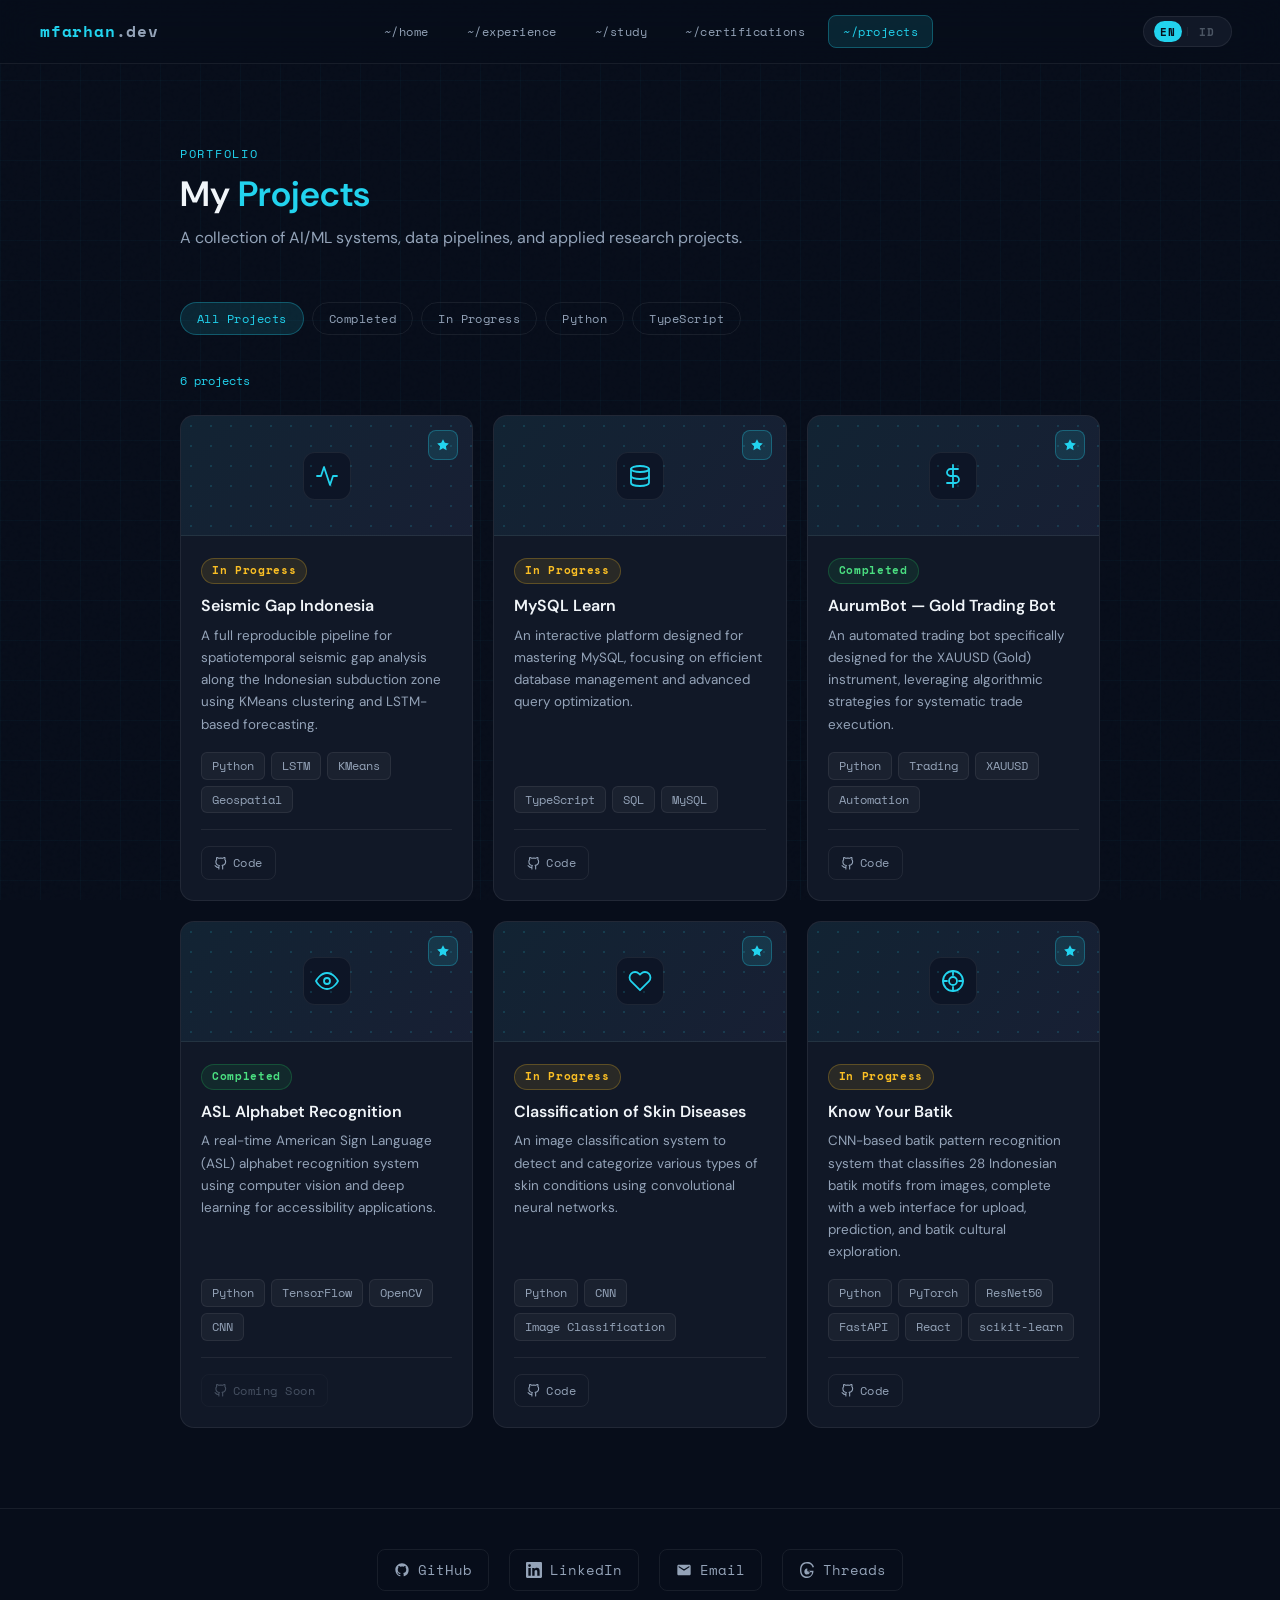
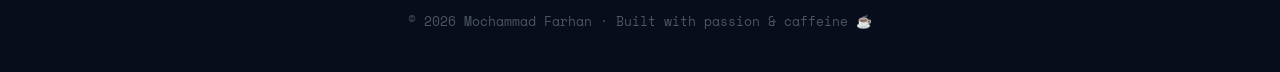
==== projects.html @ e0068ddf "Add files via upload" ====
<!DOCTYPE html>
<html lang="id">
<head>
  <meta charset="UTF-8">
  <meta name="viewport" content="width=device-width, initial-scale=1.0">
  <title>Projects — Mochammad Farhan</title>
  <link rel="stylesheet" href="style.css">
  <style>
    .filter-bar { display: flex; gap: 8px; margin-bottom: 36px; flex-wrap: wrap; }
    .filter-btn { font-family: var(--font-mono); font-size: 0.75rem; padding: 7px 16px; border-radius: 100px; border: 1px solid var(--border); background: transparent; color: var(--text-secondary); cursor: pointer; transition: all var(--transition); letter-spacing: 0.04em; }
    .filter-btn:hover, .filter-btn.active { color: var(--accent-cyan); border-color: var(--accent-cyan-border); background: var(--accent-cyan-dim); }
    .projects-grid { display: grid; grid-template-columns: repeat(3, 1fr); gap: 20px; }
    .project-card { background: var(--bg-card); border: 1px solid var(--border); border-radius: var(--radius); overflow: hidden; transition: all var(--transition); display: flex; flex-direction: column; position: relative; }
    .project-card:hover { border-color: var(--accent-cyan-border); background: var(--bg-card-hover); transform: translateY(-3px); }
    .project-card.hidden { display: none; }
    .star-icon { position: absolute; top: 14px; right: 14px; width: 30px; height: 30px; background: var(--accent-cyan-dim); border: 1px solid var(--accent-cyan-border); border-radius: 8px; display: flex; align-items: center; justify-content: center; }
    .star-icon svg { width: 14px; height: 14px; fill: var(--accent-cyan); }
    .project-header { height: 120px; background: linear-gradient(135deg, rgba(34,211,238,0.06) 0%, rgba(129,140,248,0.06) 100%); position: relative; border-bottom: 1px solid var(--border); display: flex; align-items: center; justify-content: center; overflow: hidden; }
    .project-header-icon { width: 48px; height: 48px; border-radius: 12px; background: var(--bg-secondary); border: 1px solid var(--border); display: flex; align-items: center; justify-content: center; }
    .project-header-icon svg { width: 24px; height: 24px; stroke: var(--accent-cyan); fill: none; stroke-width: 1.8; stroke-linecap: round; stroke-linejoin: round; }
    .project-header-dots { position: absolute; inset: 0; background-image: radial-gradient(rgba(34,211,238,0.15) 1px, transparent 1px); background-size: 20px 20px; }
    .project-body { padding: 20px; flex: 1; display: flex; flex-direction: column; }
    .project-status { margin-bottom: 12px; }
    .project-title { font-size: 1rem; font-weight: 600; color: var(--text-primary); margin-bottom: 8px; line-height: 1.3; }
    .project-desc { font-size: 0.84rem; color: var(--text-secondary); line-height: 1.65; margin-bottom: 16px; flex: 1; }
    .project-tech { display: flex; flex-wrap: wrap; gap: 6px; margin-bottom: 16px; }
    .project-links { display: flex; gap: 8px; border-top: 1px solid var(--border); padding-top: 16px; }
    .project-link { display: inline-flex; align-items: center; gap: 6px; font-family: var(--font-mono); font-size: 0.73rem; color: var(--text-secondary); text-decoration: none; padding: 6px 12px; border: 1px solid var(--border); border-radius: var(--radius-sm); transition: all var(--transition); letter-spacing: 0.04em; }
    .project-link:hover { color: var(--accent-cyan); border-color: var(--accent-cyan-border); background: var(--accent-cyan-dim); }
    .project-link svg { width: 13px; height: 13px; stroke: currentColor; fill: none; stroke-width: 2; stroke-linecap: round; stroke-linejoin: round; }
    .project-link.live { color: var(--accent-cyan); border-color: var(--accent-cyan-border); background: var(--accent-cyan-dim); }
    .project-link.no-link { opacity: 0.4; cursor: default; pointer-events: none; }
    .project-count { font-family: var(--font-mono); font-size: 0.78rem; color: var(--text-muted); margin-bottom: 24px; }
    .project-count span { color: var(--accent-cyan); }
    @media (max-width: 1200px) { .projects-grid { grid-template-columns: repeat(2, 1fr); } }
    @media (max-width: 600px) { .projects-grid { grid-template-columns: 1fr; } }
  </style>
</head>
<body>
<div class="page">
  <section class="section">

    <p class="section-label" data-i18n="proj.label">Portfolio</p>
    <h1 class="section-title" data-i18n="proj.title">My <span class="accent">Projects</span></h1>
    <p class="section-desc" data-i18n="proj.desc">A collection of AI/ML systems, data pipelines, and applied research projects.</p>

    <div class="filter-bar">
      <button class="filter-btn active" data-filter="all" data-i18n="proj.filter.all">All Projects</button>
      <button class="filter-btn" data-filter="completed" data-i18n="proj.filter.completed">Completed</button>
      <button class="filter-btn" data-filter="in-progress" data-i18n="proj.filter.inprogress">In Progress</button>
      <button class="filter-btn" data-filter="python" data-i18n="proj.filter.python">Python</button>
      <button class="filter-btn" data-filter="typescript" data-i18n="proj.filter.typescript">TypeScript</button>
    </div>

    <p class="project-count"><span id="count">6</span> <span data-i18n="proj.count.suffix">projects</span></p>

    <div class="projects-grid" id="projects-grid">

      <!-- Seismic Gap Indonesia -->
      <div class="project-card fade-up" data-status="in-progress" data-tech="python">
        <div class="project-header">
          <div class="project-header-dots"></div>
          <div class="project-header-icon">
            <svg viewBox="0 0 24 24"><polyline points="22 12 18 12 15 21 9 3 6 12 2 12"/></svg>
          </div>
          <div class="star-icon"><svg viewBox="0 0 24 24"><polygon points="12 2 15.09 8.26 22 9.27 17 14.14 18.18 21.02 12 17.77 5.82 21.02 7 14.14 2 9.27 8.91 8.26 12 2"/></svg></div>
        </div>
        <div class="project-body">
          <div class="project-status"><span class="badge badge-amber" data-i18n="proj.status.inprogress">In Progress</span></div>
          <div class="project-title" data-i18n="proj.seismic.title">Seismic Gap Indonesia</div>
          <div class="project-desc" data-i18n="proj.seismic.desc">A full reproducible pipeline for spatiotemporal seismic gap analysis along the Indonesian subduction zone using KMeans clustering and LSTM-based forecasting.</div>
          <div class="project-tech">
            <span class="tag">Python</span><span class="tag">LSTM</span><span class="tag">KMeans</span><span class="tag">Geospatial</span>
          </div>
          <div class="project-links">
            <a href="https://github.com/faja27/advanced-project/tree/main/seismic-gap-indonesia" target="_blank" class="project-link">
              <svg viewBox="0 0 24 24"><path d="M9 19c-5 1.5-5-2.5-7-3m14 6v-3.87a3.37 3.37 0 0 0-.94-2.61c3.14-.35 6.44-1.54 6.44-7A5.44 5.44 0 0 0 20 4.77 5.07 5.07 0 0 0 19.91 1S18.73.65 16 2.48a13.38 13.38 0 0 0-7 0C6.27.65 5.09 1 5.09 1A5.07 5.07 0 0 0 5 4.77a5.44 5.44 0 0 0-1.5 3.78c0 5.42 3.3 6.61 6.44 7A3.37 3.37 0 0 0 9 18.13V22"/></svg>
              <span data-i18n="proj.link.code">Code</span>
            </a>
          </div>
        </div>
      </div>

      <!-- MySQL Learn -->
      <div class="project-card fade-up" data-status="in-progress" data-tech="typescript">
        <div class="project-header">
          <div class="project-header-dots"></div>
          <div class="project-header-icon">
            <svg viewBox="0 0 24 24"><ellipse cx="12" cy="5" rx="9" ry="3"/><path d="M21 12c0 1.66-4 3-9 3s-9-1.34-9-3"/><path d="M3 5v14c0 1.66 4 3 9 3s9-1.34 9-3V5"/></svg>
          </div>
          <div class="star-icon"><svg viewBox="0 0 24 24"><polygon points="12 2 15.09 8.26 22 9.27 17 14.14 18.18 21.02 12 17.77 5.82 21.02 7 14.14 2 9.27 8.91 8.26 12 2"/></svg></div>
        </div>
        <div class="project-body">
          <div class="project-status"><span class="badge badge-amber" data-i18n="proj.status.inprogress">In Progress</span></div>
          <div class="project-title" data-i18n="proj.mysql.title">MySQL Learn</div>
          <div class="project-desc" data-i18n="proj.mysql.desc">An interactive platform designed for mastering MySQL, focusing on efficient database management and advanced query optimization.</div>
          <div class="project-tech">
            <span class="tag">TypeScript</span><span class="tag">SQL</span><span class="tag">MySQL</span>
          </div>
          <div class="project-links">
            <a href="https://github.com/faja27/advanced-project/tree/main/mysql-learn" target="_blank" class="project-link">
              <svg viewBox="0 0 24 24"><path d="M9 19c-5 1.5-5-2.5-7-3m14 6v-3.87a3.37 3.37 0 0 0-.94-2.61c3.14-.35 6.44-1.54 6.44-7A5.44 5.44 0 0 0 20 4.77 5.07 5.07 0 0 0 19.91 1S18.73.65 16 2.48a13.38 13.38 0 0 0-7 0C6.27.65 5.09 1 5.09 1A5.07 5.07 0 0 0 5 4.77a5.44 5.44 0 0 0-1.5 3.78c0 5.42 3.3 6.61 6.44 7A3.37 3.37 0 0 0 9 18.13V22"/></svg>
              <span data-i18n="proj.link.code">Code</span>
            </a>
          </div>
        </div>
      </div>

      <!-- AurumBot -->
      <div class="project-card fade-up" data-status="completed" data-tech="python">
        <div class="project-header">
          <div class="project-header-dots"></div>
          <div class="project-header-icon">
            <svg viewBox="0 0 24 24"><line x1="12" y1="1" x2="12" y2="23"/><path d="M17 5H9.5a3.5 3.5 0 0 0 0 7h5a3.5 3.5 0 0 1 0 7H6"/></svg>
          </div>
          <div class="star-icon"><svg viewBox="0 0 24 24"><polygon points="12 2 15.09 8.26 22 9.27 17 14.14 18.18 21.02 12 17.77 5.82 21.02 7 14.14 2 9.27 8.91 8.26 12 2"/></svg></div>
        </div>
        <div class="project-body">
          <div class="project-status"><span class="badge badge-green" data-i18n="proj.status.completed">Completed</span></div>
          <div class="project-title" data-i18n="proj.aurum.title">AurumBot — Gold Trading Bot</div>
          <div class="project-desc" data-i18n="proj.aurum.desc">An automated trading bot specifically designed for the XAUUSD (Gold) instrument, leveraging algorithmic strategies for systematic trade execution.</div>
          <div class="project-tech">
            <span class="tag">Python</span><span class="tag">Trading</span><span class="tag">XAUUSD</span><span class="tag">Automation</span>
          </div>
          <div class="project-links">
            <a href="https://github.com/faja27/Intermediate-project/tree/main/AurumBot" target="_blank" class="project-link">
              <svg viewBox="0 0 24 24"><path d="M9 19c-5 1.5-5-2.5-7-3m14 6v-3.87a3.37 3.37 0 0 0-.94-2.61c3.14-.35 6.44-1.54 6.44-7A5.44 5.44 0 0 0 20 4.77 5.07 5.07 0 0 0 19.91 1S18.73.65 16 2.48a13.38 13.38 0 0 0-7 0C6.27.65 5.09 1 5.09 1A5.07 5.07 0 0 0 5 4.77a5.44 5.44 0 0 0-1.5 3.78c0 5.42 3.3 6.61 6.44 7A3.37 3.37 0 0 0 9 18.13V22"/></svg>
              <span data-i18n="proj.link.code">Code</span>
            </a>
          </div>
        </div>
      </div>

      <!-- ASL Recognition -->
      <div class="project-card fade-up" data-status="completed" data-tech="python">
        <div class="project-header">
          <div class="project-header-dots"></div>
          <div class="project-header-icon">
            <svg viewBox="0 0 24 24"><path d="M1 12s4-8 11-8 11 8 11 8-4 8-11 8-11-8-11-8z"/><circle cx="12" cy="12" r="3"/></svg>
          </div>
          <div class="star-icon"><svg viewBox="0 0 24 24"><polygon points="12 2 15.09 8.26 22 9.27 17 14.14 18.18 21.02 12 17.77 5.82 21.02 7 14.14 2 9.27 8.91 8.26 12 2"/></svg></div>
        </div>
        <div class="project-body">
          <div class="project-status"><span class="badge badge-green" data-i18n="proj.status.completed">Completed</span></div>
          <div class="project-title" data-i18n="proj.asl.title">ASL Alphabet Recognition</div>
          <div class="project-desc" data-i18n="proj.asl.desc">A real-time American Sign Language (ASL) alphabet recognition system using computer vision and deep learning for accessibility applications.</div>
          <div class="project-tech">
            <span class="tag">Python</span><span class="tag">TensorFlow</span><span class="tag">OpenCV</span><span class="tag">CNN</span>
          </div>
          <div class="project-links">
            <span class="project-link no-link">
              <svg viewBox="0 0 24 24"><path d="M9 19c-5 1.5-5-2.5-7-3m14 6v-3.87a3.37 3.37 0 0 0-.94-2.61c3.14-.35 6.44-1.54 6.44-7A5.44 5.44 0 0 0 20 4.77 5.07 5.07 0 0 0 19.91 1S18.73.65 16 2.48a13.38 13.38 0 0 0-7 0C6.27.65 5.09 1 5.09 1A5.07 5.07 0 0 0 5 4.77a5.44 5.44 0 0 0-1.5 3.78c0 5.42 3.3 6.61 6.44 7A3.37 3.37 0 0 0 9 18.13V22"/></svg>
              <span data-i18n="proj.link.soon">Coming Soon</span>
            </span>
          </div>
        </div>
      </div>

      <!-- Skin Disease Classification -->
      <div class="project-card fade-up" data-status="in-progress" data-tech="python">
        <div class="project-header">
          <div class="project-header-dots"></div>
          <div class="project-header-icon">
            <svg viewBox="0 0 24 24"><path d="M20.84 4.61a5.5 5.5 0 0 0-7.78 0L12 5.67l-1.06-1.06a5.5 5.5 0 0 0-7.78 7.78l1.06 1.06L12 21.23l7.78-7.78 1.06-1.06a5.5 5.5 0 0 0 0-7.78z"/></svg>
          </div>
          <div class="star-icon"><svg viewBox="0 0 24 24"><polygon points="12 2 15.09 8.26 22 9.27 17 14.14 18.18 21.02 12 17.77 5.82 21.02 7 14.14 2 9.27 8.91 8.26 12 2"/></svg></div>
        </div>
        <div class="project-body">
          <div class="project-status"><span class="badge badge-amber" data-i18n="proj.status.inprogress">In Progress</span></div>
          <div class="project-title" data-i18n="proj.skin.title">Classification of Skin Diseases</div>
          <div class="project-desc" data-i18n="proj.skin.desc">An image classification system to detect and categorize various types of skin conditions using convolutional neural networks.</div>
          <div class="project-tech">
            <span class="tag">Python</span><span class="tag">CNN</span><span class="tag">Image Classification</span>
          </div>
          <div class="project-links">
            <a href="https://github.com/faja27/Intermediate-project/tree/main/Classification%20of%20skin%20diseases" target="_blank" class="project-link">
              <svg viewBox="0 0 24 24"><path d="M9 19c-5 1.5-5-2.5-7-3m14 6v-3.87a3.37 3.37 0 0 0-.94-2.61c3.14-.35 6.44-1.54 6.44-7A5.44 5.44 0 0 0 20 4.77 5.07 5.07 0 0 0 19.91 1S18.73.65 16 2.48a13.38 13.38 0 0 0-7 0C6.27.65 5.09 1 5.09 1A5.07 5.07 0 0 0 5 4.77a5.44 5.44 0 0 0-1.5 3.78c0 5.42 3.3 6.61 6.44 7A3.37 3.37 0 0 0 9 18.13V22"/></svg>
              <span data-i18n="proj.link.code">Code</span>
            </a>
          </div>
        </div>
      </div>

      <!-- Know Your Batik -->
      <div class="project-card fade-up" data-status="in-progress" data-tech="python">
        <div class="project-header">
          <div class="project-header-dots"></div>
          <div class="project-header-icon">
            <svg viewBox="0 0 24 24" fill="none" stroke="currentColor" stroke-width="1.8" stroke-linecap="round" stroke-linejoin="round"><path d="M12 2C6.48 2 2 6.48 2 12s4.48 10 10 10 10-4.48 10-10S17.52 2 12 2z"/><path d="M8 12c0-2.21 1.79-4 4-4s4 1.79 4 4-1.79 4-4 4-4-1.79-4-4z"/><path d="M12 2v4M12 18v4M2 12h4M18 12h4"/></svg>
          </div>
          <div class="star-icon"><svg viewBox="0 0 24 24"><polygon points="12 2 15.09 8.26 22 9.27 17 14.14 18.18 21.02 12 17.77 5.82 21.02 7 14.14 2 9.27 8.91 8.26 12 2"/></svg></div>
        </div>
        <div class="project-body">
          <div class="project-status"><span class="badge badge-amber" data-i18n="proj.status.inprogress">In Progress</span></div>
          <div class="project-title" data-i18n="proj.batik.title">Know Your Batik</div>
          <div class="project-desc" data-i18n="proj.batik.desc">CNN-based batik pattern recognition system that classifies 28 Indonesian batik motifs from images, complete with a web interface for upload, prediction, and batik cultural exploration.</div>
          <div class="project-tech">
            <span class="tag">Python</span>
            <span class="tag">PyTorch</span>
            <span class="tag">ResNet50</span>
            <span class="tag">FastAPI</span>
            <span class="tag">React</span>
            <span class="tag">scikit-learn</span>
          </div>
          <div class="project-links">
            <a href="https://github.com/faja27/Intermediate-project/tree/main/know-your-batik" target="_blank" class="project-link">
              <svg viewBox="0 0 24 24"><path d="M9 19c-5 1.5-5-2.5-7-3m14 6v-3.87a3.37 3.37 0 0 0-.94-2.61c3.14-.35 6.44-1.54 6.44-7A5.44 5.44 0 0 0 20 4.77 5.07 5.07 0 0 0 19.91 1S18.73.65 16 2.48a13.38 13.38 0 0 0-7 0C6.27.65 5.09 1 5.09 1A5.07 5.07 0 0 0 5 4.77a5.44 5.44 0 0 0-1.5 3.78c0 5.42 3.3 6.61 6.44 7A3.37 3.37 0 0 0 9 18.13V22"/></svg>
              <span data-i18n="proj.link.code">Code</span>
            </a>
          </div>
        </div>
      </div>

    </div>
  </section>
</div>
<script src="nav.js"></script>
<script src="i18n.js"></script>
<script>
  injectNav('projects.html');
  injectFooter();
  initScrollAnimations();

  const filterBtns = document.querySelectorAll('.filter-btn');
  const cards = document.querySelectorAll('.project-card');
  const countEl = document.getElementById('count');

  filterBtns.forEach(btn => {
    btn.addEventListener('click', () => {
      filterBtns.forEach(b => b.classList.remove('active'));
      btn.classList.add('active');
      const filter = btn.dataset.filter;
      let visible = 0;
      cards.forEach(card => {
        const show = filter === 'all' || card.dataset.status === filter || card.dataset.tech === filter;
        card.classList.toggle('hidden', !show);
        if (show) visible++;
      });
      countEl.textContent = visible;
    });
  });
</script>
</body>
</html>
---- style.css ----
@import url('https://fonts.googleapis.com/css2?family=Space+Mono:wght@400;700&family=DM+Sans:ital,opsz,wght@0,9..40,300;0,9..40,400;0,9..40,500;0,9..40,600;1,9..40,300&display=swap');

:root {
  --bg-primary: #070d1a;
  --bg-secondary: #0d1526;
  --bg-card: #111827;
  --bg-card-hover: #1a2539;
  --accent-cyan: #22d3ee;
  --accent-cyan-dim: rgba(34,211,238,0.12);
  --accent-cyan-border: rgba(34,211,238,0.3);
  --accent-purple: #818cf8;
  --accent-purple-dim: rgba(129,140,248,0.12);
  --text-primary: #f1f5f9;
  --text-secondary: #94a3b8;
  --text-muted: #4b5563;
  --border: rgba(255,255,255,0.07);
  --border-hover: rgba(34,211,238,0.35);
  --font-mono: 'Space Mono', monospace;
  --font-body: 'DM Sans', sans-serif;
  --radius: 14px;
  --radius-sm: 8px;
  --transition: 0.25s cubic-bezier(0.4,0,0.2,1);
}

*, *::before, *::after { box-sizing: border-box; margin: 0; padding: 0; }

html { scroll-behavior: smooth; }

body {
  background: var(--bg-primary);
  color: var(--text-primary);
  font-family: var(--font-body);
  font-size: 16px;
  line-height: 1.65;
  min-height: 100vh;
  overflow-x: hidden;
}

/* ─── NOISE TEXTURE OVERLAY ─── */
body::before {
  content: '';
  position: fixed;
  inset: 0;
  background-image: url("data:image/svg+xml,%3Csvg viewBox='0 0 256 256' xmlns='http://www.w3.org/2000/svg'%3E%3Cfilter id='n'%3E%3CfeTurbulence type='fractalNoise' baseFrequency='0.9' numOctaves='4' stitchTiles='stitch'/%3E%3C/filter%3E%3Crect width='100%25' height='100%25' filter='url(%23n)' opacity='0.04'/%3E%3C/svg%3E");
  pointer-events: none;
  z-index: 0;
  opacity: 0.4;
}

/* ─── GRID PATTERN ─── */
body::after {
  content: '';
  position: fixed;
  inset: 0;
  background-image: linear-gradient(rgba(34,211,238,0.03) 1px, transparent 1px),
                    linear-gradient(90deg, rgba(34,211,238,0.03) 1px, transparent 1px);
  background-size: 40px 40px;
  pointer-events: none;
  z-index: 0;
}

/* ─── NAVBAR ─── */
nav {
  position: fixed;
  top: 0;
  left: 0;
  right: 0;
  z-index: 100;
  background: rgba(7,13,26,0.85);
  backdrop-filter: blur(20px);
  -webkit-backdrop-filter: blur(20px);
  border-bottom: 1px solid var(--border);
  padding: 0 40px;
  height: 64px;
  display: flex;
  align-items: center;
  justify-content: space-between;
}

.nav-logo {
  font-family: var(--font-mono);
  font-size: 1rem;
  font-weight: 700;
  color: var(--accent-cyan);
  text-decoration: none;
  letter-spacing: 0.05em;
}

.nav-logo span { color: var(--text-secondary); }

.nav-links {
  display: flex;
  gap: 8px;
  list-style: none;
}

.nav-links a {
  font-family: var(--font-mono);
  font-size: 0.78rem;
  color: var(--text-secondary);
  text-decoration: none;
  padding: 6px 14px;
  border-radius: var(--radius-sm);
  border: 1px solid transparent;
  transition: all var(--transition);
  letter-spacing: 0.04em;
}

.nav-links a:hover,
.nav-links a.active {
  color: var(--accent-cyan);
  border-color: var(--accent-cyan-border);
  background: var(--accent-cyan-dim);
}

/* ─── HAMBURGER ─── */
.hamburger {
  display: none;
  flex-direction: column;
  gap: 5px;
  cursor: pointer;
  padding: 4px;
  background: none;
  border: none;
}
.hamburger span {
  display: block;
  width: 24px;
  height: 2px;
  background: var(--text-secondary);
  transition: all var(--transition);
  border-radius: 2px;
}
.hamburger.open span:nth-child(1) { transform: rotate(45deg) translate(5px, 5px); }
.hamburger.open span:nth-child(2) { opacity: 0; }
.hamburger.open span:nth-child(3) { transform: rotate(-45deg) translate(5px, -5px); }

.mobile-menu {
  display: none;
  position: fixed;
  top: 64px;
  left: 0;
  right: 0;
  background: rgba(7,13,26,0.97);
  backdrop-filter: blur(20px);
  border-bottom: 1px solid var(--border);
  padding: 20px 30px;
  z-index: 99;
  flex-direction: column;
  gap: 8px;
}
.mobile-menu.open { display: flex; }
.mobile-menu a {
  font-family: var(--font-mono);
  font-size: 0.85rem;
  color: var(--text-secondary);
  text-decoration: none;
  padding: 10px 16px;
  border-radius: var(--radius-sm);
  border: 1px solid transparent;
  transition: all var(--transition);
}
.mobile-menu a:hover, .mobile-menu a.active {
  color: var(--accent-cyan);
  border-color: var(--accent-cyan-border);
  background: var(--accent-cyan-dim);
}

/* ─── PAGE WRAPPER ─── */
.page {
  position: relative;
  z-index: 1;
  padding-top: 64px;
}

/* ─── SECTIONS ─── */
.section {
  max-width: 1000px;
  margin: 0 auto;
  padding: 80px 40px;
}

.section-label {
  font-family: var(--font-mono);
  font-size: 0.72rem;
  color: var(--accent-cyan);
  letter-spacing: 0.15em;
  text-transform: uppercase;
  margin-bottom: 10px;
}

.section-title {
  font-size: 2.2rem;
  font-weight: 600;
  color: var(--text-primary);
  margin-bottom: 10px;
  line-height: 1.2;
}

.section-title .accent { color: var(--accent-cyan); }

.section-desc {
  color: var(--text-secondary);
  font-size: 1rem;
  max-width: 580px;
  margin-bottom: 50px;
}

/* ─── CARDS ─── */
.card {
  background: var(--bg-card);
  border: 1px solid var(--border);
  border-radius: var(--radius);
  padding: 24px;
  transition: all var(--transition);
}

.card:hover {
  border-color: var(--accent-cyan-border);
  background: var(--bg-card-hover);
  transform: translateY(-2px);
}

/* ─── BADGE ─── */
.badge {
  display: inline-block;
  font-family: var(--font-mono);
  font-size: 0.68rem;
  padding: 3px 10px;
  border-radius: 100px;
  letter-spacing: 0.06em;
  font-weight: 700;
}

.badge-cyan {
  background: var(--accent-cyan-dim);
  color: var(--accent-cyan);
  border: 1px solid var(--accent-cyan-border);
}

.badge-purple {
  background: var(--accent-purple-dim);
  color: var(--accent-purple);
  border: 1px solid rgba(129,140,248,0.3);
}

.badge-green {
  background: rgba(34,197,94,0.1);
  color: #4ade80;
  border: 1px solid rgba(34,197,94,0.25);
}

.badge-amber {
  background: rgba(251,191,36,0.1);
  color: #fbbf24;
  border: 1px solid rgba(251,191,36,0.25);
}

/* ─── TAG CHIPS ─── */
.tag {
  display: inline-block;
  font-size: 0.75rem;
  font-family: var(--font-mono);
  color: var(--text-secondary);
  background: rgba(255,255,255,0.04);
  border: 1px solid var(--border);
  border-radius: 6px;
  padding: 3px 10px;
  transition: all var(--transition);
}

.tag:hover {
  color: var(--accent-cyan);
  border-color: var(--accent-cyan-border);
  background: var(--accent-cyan-dim);
}

/* ─── DIVIDER ─── */
.divider {
  height: 1px;
  background: var(--border);
  margin: 30px 0;
}

/* ─── FOOTER ─── */
footer {
  position: relative;
  z-index: 1;
  border-top: 1px solid var(--border);
  padding: 40px;
  text-align: center;
}

.footer-links {
  display: flex;
  justify-content: center;
  gap: 20px;
  margin-bottom: 20px;
  flex-wrap: wrap;
}

.footer-links a {
  display: flex;
  align-items: center;
  gap: 8px;
  color: var(--text-secondary);
  text-decoration: none;
  font-size: 0.9rem;
  font-family: var(--font-mono);
  padding: 8px 16px;
  border: 1px solid var(--border);
  border-radius: var(--radius-sm);
  transition: all var(--transition);
}

.footer-links a:hover {
  color: var(--accent-cyan);
  border-color: var(--accent-cyan-border);
  background: var(--accent-cyan-dim);
}

.footer-links a svg {
  width: 16px;
  height: 16px;
  fill: currentColor;
}

.footer-copy {
  color: var(--text-muted);
  font-size: 0.8rem;
  font-family: var(--font-mono);
}

/* ─── GLOW BLOB (decorative) ─── */
.glow-blob {
  position: absolute;
  border-radius: 50%;
  filter: blur(100px);
  pointer-events: none;
  z-index: 0;
}

/* ─── SCROLL FADE IN ANIMATION ─── */
.fade-up {
  opacity: 0;
  transform: translateY(24px);
  transition: opacity 0.6s ease, transform 0.6s ease;
}
.fade-up.visible {
  opacity: 1;
  transform: translateY(0);
}

/* ─── RESPONSIVE ─── */
@media (max-width: 768px) {
  nav { padding: 0 20px; }
  .nav-links { display: none; }
  .hamburger { display: flex; }
  .section { padding: 60px 20px; }
  .section-title { font-size: 1.7rem; }
  footer { padding: 30px 20px; }
}

/* ─── LANG TOGGLE ─── */
.lang-toggle {
  display: flex;
  align-items: center;
  gap: 4px;
  margin-right: 8px;
  background: var(--bg-card);
  border: 1px solid var(--border);
  border-radius: 100px;
  padding: 4px 10px;
}

.lang-btn {
  background: none;
  border: none;
  color: var(--text-muted);
  font-family: var(--font-mono);
  font-size: 0.7rem;
  font-weight: 600;
  letter-spacing: 0.08em;
  cursor: pointer;
  padding: 2px 6px;
  border-radius: 100px;
  transition: all var(--transition);
}

.lang-btn:hover { color: var(--text-primary); }

.lang-btn.active {
  background: var(--accent-cyan);
  color: var(--bg-primary);
}

.lang-sep {
  color: var(--border);
  font-size: 0.7rem;
  user-select: none;
}

/* ─── CERT MODAL ─── */
.cert-modal-overlay {
  position: fixed;
  inset: 0;
  background: rgba(6, 15, 30, 0.92);
  backdrop-filter: blur(10px);
  z-index: 9999;
  display: flex;
  align-items: center;
  justify-content: center;
  padding: 20px;
  opacity: 0;
  pointer-events: none;
  transition: opacity 0.25s ease;
}

.cert-modal-overlay.open {
  opacity: 1;
  pointer-events: all;
}

.cert-modal {
  position: relative;
  max-width: 900px;
  width: 100%;
  background: var(--bg-card);
  border: 1px solid var(--accent-cyan-border);
  border-radius: var(--radius);
  overflow: hidden;
  box-shadow: 0 0 60px rgba(34,211,238,0.15);
  transform: scale(0.95) translateY(10px);
  transition: transform 0.25s ease;
}

.cert-modal-overlay.open .cert-modal {
  transform: scale(1) translateY(0);
}

.cert-modal-header {
  display: flex;
  align-items: center;
  justify-content: space-between;
  padding: 16px 20px;
  border-bottom: 1px solid var(--border);
}

.cert-modal-title {
  font-size: 0.9rem;
  font-weight: 600;
  color: var(--text-primary);
}

.cert-modal-close {
  background: none;
  border: none;
  color: var(--text-muted);
  cursor: pointer;
  padding: 4px;
  border-radius: 6px;
  display: flex;
  align-items: center;
  transition: all var(--transition);
}

.cert-modal-close:hover {
  color: var(--text-primary);
  background: var(--bg-card-hover);
}

.cert-modal-body {
  padding: 20px;
  display: flex;
  justify-content: center;
}

.cert-modal-body img {
  max-width: 100%;
  max-height: 70vh;
  object-fit: contain;
  border-radius: 8px;
}

.cert-modal-placeholder {
  padding: 60px 40px;
  text-align: center;
  color: var(--text-muted);
}

.cert-modal-placeholder svg {
  width: 48px;
  height: 48px;
  stroke: var(--accent-cyan);
  margin-bottom: 16px;
  opacity: 0.5;
}

.cert-modal-placeholder p {
  font-family: var(--font-mono);
  font-size: 0.8rem;
  line-height: 1.6;
}

/* clickable cursor on cert cards */
.cert-card[data-cert] { cursor: pointer; }
.cert-card[data-cert]:hover .cert-name { color: var(--accent-cyan); }

.cert-click-hint {
  display: flex;
  align-items: center;
  gap: 6px;
  font-family: var(--font-mono);
  font-size: 0.7rem;
  color: var(--text-muted);
  margin-bottom: 20px;
}

.cert-click-hint svg {
  width: 13px;
  height: 13px;
  stroke: var(--accent-cyan);
  fill: none;
  stroke-width: 2;
  stroke-linecap: round;
  stroke-linejoin: round;
  opacity: 0.7;
}
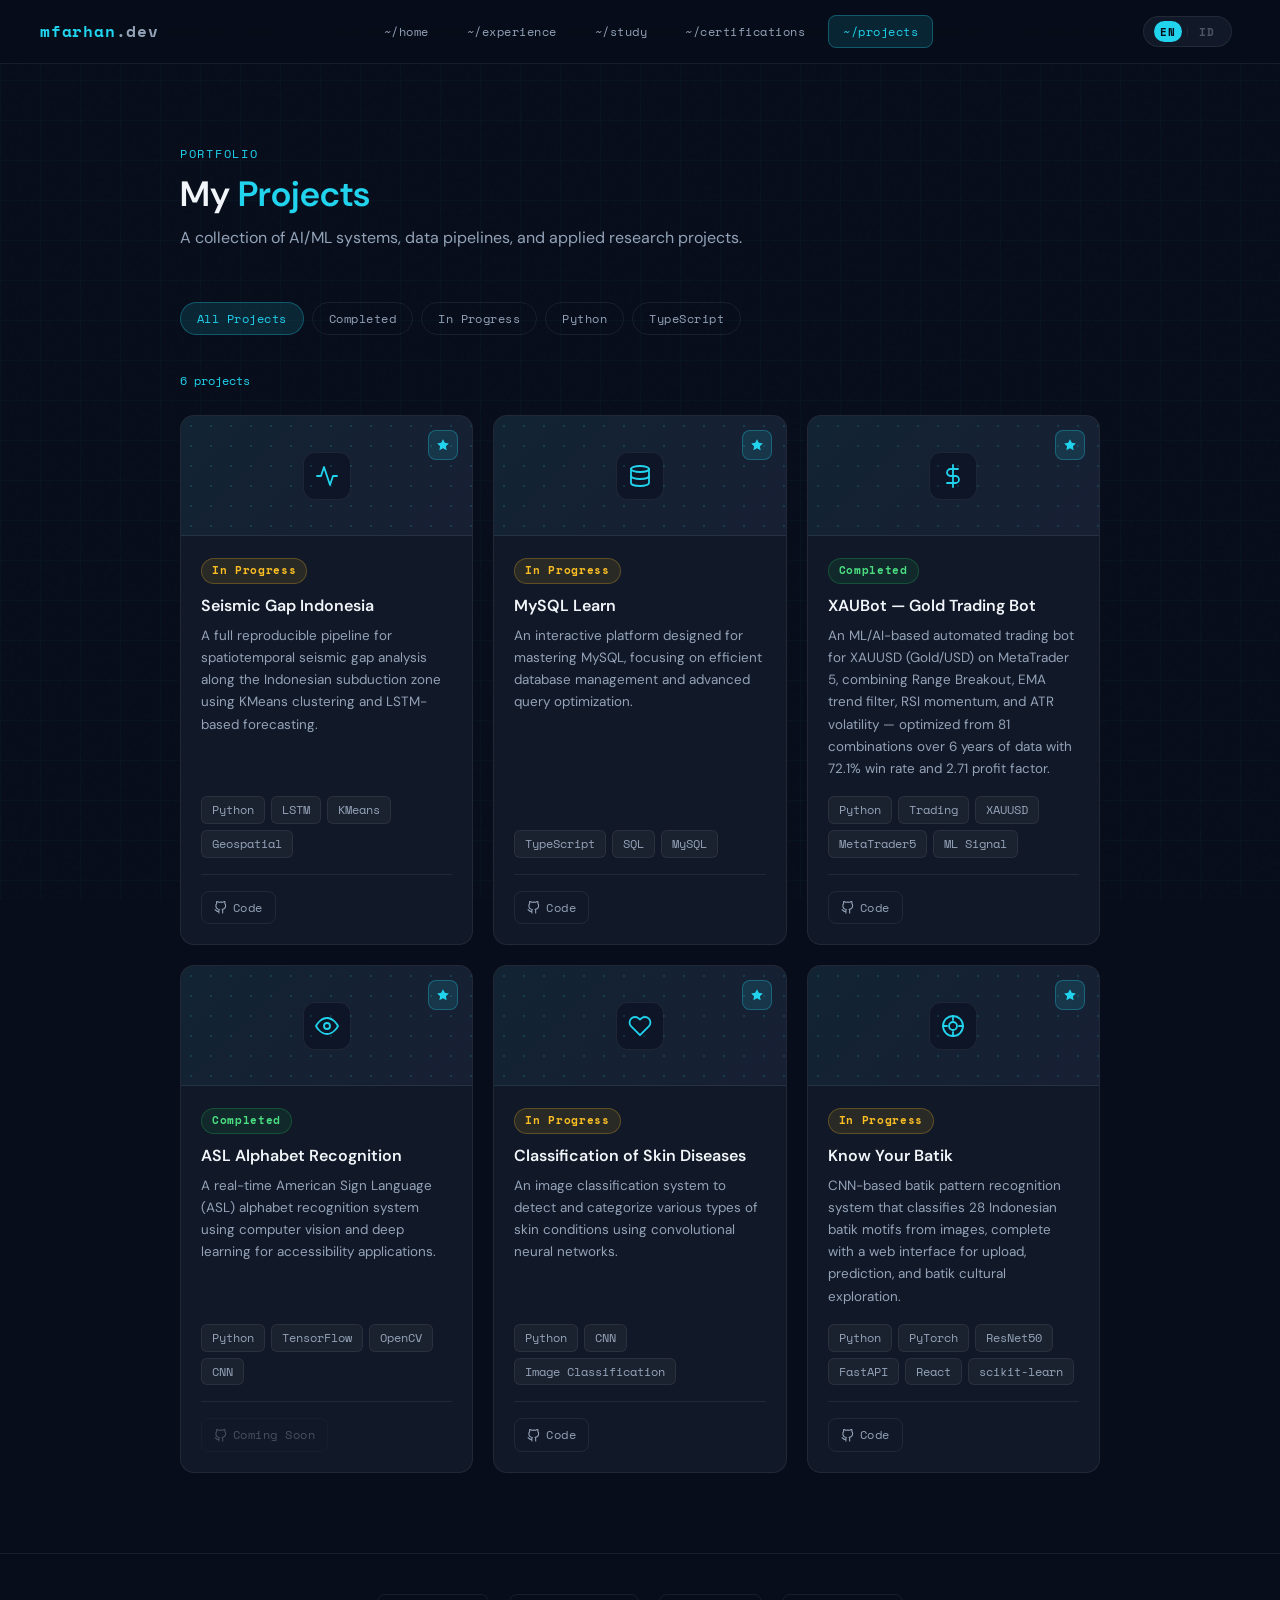
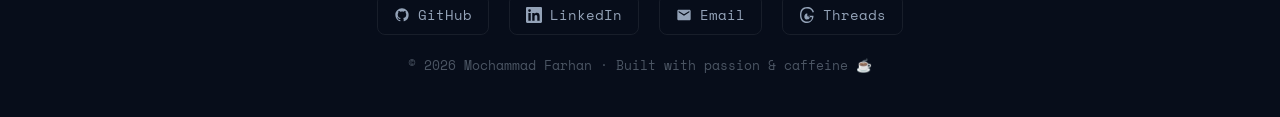
==== commit 86c163e3: "Update projects.html" ====
--- a/projects.html
+++ b/projects.html
@@ -1,244 +1,244 @@
-<!DOCTYPE html>
-<html lang="id">
-<head>
-  <meta charset="UTF-8">
-  <meta name="viewport" content="width=device-width, initial-scale=1.0">
-  <title>Projects — Mochammad Farhan</title>
-  <link rel="stylesheet" href="style.css">
-  <style>
-    .filter-bar { display: flex; gap: 8px; margin-bottom: 36px; flex-wrap: wrap; }
-    .filter-btn { font-family: var(--font-mono); font-size: 0.75rem; padding: 7px 16px; border-radius: 100px; border: 1px solid var(--border); background: transparent; color: var(--text-secondary); cursor: pointer; transition: all var(--transition); letter-spacing: 0.04em; }
-    .filter-btn:hover, .filter-btn.active { color: var(--accent-cyan); border-color: var(--accent-cyan-border); background: var(--accent-cyan-dim); }
-    .projects-grid { display: grid; grid-template-columns: repeat(3, 1fr); gap: 20px; }
-    .project-card { background: var(--bg-card); border: 1px solid var(--border); border-radius: var(--radius); overflow: hidden; transition: all var(--transition); display: flex; flex-direction: column; position: relative; }
-    .project-card:hover { border-color: var(--accent-cyan-border); background: var(--bg-card-hover); transform: translateY(-3px); }
-    .project-card.hidden { display: none; }
-    .star-icon { position: absolute; top: 14px; right: 14px; width: 30px; height: 30px; background: var(--accent-cyan-dim); border: 1px solid var(--accent-cyan-border); border-radius: 8px; display: flex; align-items: center; justify-content: center; }
-    .star-icon svg { width: 14px; height: 14px; fill: var(--accent-cyan); }
-    .project-header { height: 120px; background: linear-gradient(135deg, rgba(34,211,238,0.06) 0%, rgba(129,140,248,0.06) 100%); position: relative; border-bottom: 1px solid var(--border); display: flex; align-items: center; justify-content: center; overflow: hidden; }
-    .project-header-icon { width: 48px; height: 48px; border-radius: 12px; background: var(--bg-secondary); border: 1px solid var(--border); display: flex; align-items: center; justify-content: center; }
-    .project-header-icon svg { width: 24px; height: 24px; stroke: var(--accent-cyan); fill: none; stroke-width: 1.8; stroke-linecap: round; stroke-linejoin: round; }
-    .project-header-dots { position: absolute; inset: 0; background-image: radial-gradient(rgba(34,211,238,0.15) 1px, transparent 1px); background-size: 20px 20px; }
-    .project-body { padding: 20px; flex: 1; display: flex; flex-direction: column; }
-    .project-status { margin-bottom: 12px; }
-    .project-title { font-size: 1rem; font-weight: 600; color: var(--text-primary); margin-bottom: 8px; line-height: 1.3; }
-    .project-desc { font-size: 0.84rem; color: var(--text-secondary); line-height: 1.65; margin-bottom: 16px; flex: 1; }
-    .project-tech { display: flex; flex-wrap: wrap; gap: 6px; margin-bottom: 16px; }
-    .project-links { display: flex; gap: 8px; border-top: 1px solid var(--border); padding-top: 16px; }
-    .project-link { display: inline-flex; align-items: center; gap: 6px; font-family: var(--font-mono); font-size: 0.73rem; color: var(--text-secondary); text-decoration: none; padding: 6px 12px; border: 1px solid var(--border); border-radius: var(--radius-sm); transition: all var(--transition); letter-spacing: 0.04em; }
-    .project-link:hover { color: var(--accent-cyan); border-color: var(--accent-cyan-border); background: var(--accent-cyan-dim); }
-    .project-link svg { width: 13px; height: 13px; stroke: currentColor; fill: none; stroke-width: 2; stroke-linecap: round; stroke-linejoin: round; }
-    .project-link.live { color: var(--accent-cyan); border-color: var(--accent-cyan-border); background: var(--accent-cyan-dim); }
-    .project-link.no-link { opacity: 0.4; cursor: default; pointer-events: none; }
-    .project-count { font-family: var(--font-mono); font-size: 0.78rem; color: var(--text-muted); margin-bottom: 24px; }
-    .project-count span { color: var(--accent-cyan); }
-    @media (max-width: 1200px) { .projects-grid { grid-template-columns: repeat(2, 1fr); } }
-    @media (max-width: 600px) { .projects-grid { grid-template-columns: 1fr; } }
-  </style>
-</head>
-<body>
-<div class="page">
-  <section class="section">
-
-    <p class="section-label" data-i18n="proj.label">Portfolio</p>
-    <h1 class="section-title" data-i18n="proj.title">My <span class="accent">Projects</span></h1>
-    <p class="section-desc" data-i18n="proj.desc">A collection of AI/ML systems, data pipelines, and applied research projects.</p>
-
-    <div class="filter-bar">
-      <button class="filter-btn active" data-filter="all" data-i18n="proj.filter.all">All Projects</button>
-      <button class="filter-btn" data-filter="completed" data-i18n="proj.filter.completed">Completed</button>
-      <button class="filter-btn" data-filter="in-progress" data-i18n="proj.filter.inprogress">In Progress</button>
-      <button class="filter-btn" data-filter="python" data-i18n="proj.filter.python">Python</button>
-      <button class="filter-btn" data-filter="typescript" data-i18n="proj.filter.typescript">TypeScript</button>
-    </div>
-
-    <p class="project-count"><span id="count">6</span> <span data-i18n="proj.count.suffix">projects</span></p>
-
-    <div class="projects-grid" id="projects-grid">
-
-      <!-- Seismic Gap Indonesia -->
-      <div class="project-card fade-up" data-status="in-progress" data-tech="python">
-        <div class="project-header">
-          <div class="project-header-dots"></div>
-          <div class="project-header-icon">
-            <svg viewBox="0 0 24 24"><polyline points="22 12 18 12 15 21 9 3 6 12 2 12"/></svg>
-          </div>
-          <div class="star-icon"><svg viewBox="0 0 24 24"><polygon points="12 2 15.09 8.26 22 9.27 17 14.14 18.18 21.02 12 17.77 5.82 21.02 7 14.14 2 9.27 8.91 8.26 12 2"/></svg></div>
-        </div>
-        <div class="project-body">
-          <div class="project-status"><span class="badge badge-amber" data-i18n="proj.status.inprogress">In Progress</span></div>
-          <div class="project-title" data-i18n="proj.seismic.title">Seismic Gap Indonesia</div>
-          <div class="project-desc" data-i18n="proj.seismic.desc">A full reproducible pipeline for spatiotemporal seismic gap analysis along the Indonesian subduction zone using KMeans clustering and LSTM-based forecasting.</div>
-          <div class="project-tech">
-            <span class="tag">Python</span><span class="tag">LSTM</span><span class="tag">KMeans</span><span class="tag">Geospatial</span>
-          </div>
-          <div class="project-links">
-            <a href="https://github.com/faja27/advanced-project/tree/main/seismic-gap-indonesia" target="_blank" class="project-link">
-              <svg viewBox="0 0 24 24"><path d="M9 19c-5 1.5-5-2.5-7-3m14 6v-3.87a3.37 3.37 0 0 0-.94-2.61c3.14-.35 6.44-1.54 6.44-7A5.44 5.44 0 0 0 20 4.77 5.07 5.07 0 0 0 19.91 1S18.73.65 16 2.48a13.38 13.38 0 0 0-7 0C6.27.65 5.09 1 5.09 1A5.07 5.07 0 0 0 5 4.77a5.44 5.44 0 0 0-1.5 3.78c0 5.42 3.3 6.61 6.44 7A3.37 3.37 0 0 0 9 18.13V22"/></svg>
-              <span data-i18n="proj.link.code">Code</span>
-            </a>
-          </div>
-        </div>
+  <!DOCTYPE html>
+  <html lang="id">
+  <head>
+    <meta charset="UTF-8">
+    <meta name="viewport" content="width=device-width, initial-scale=1.0">
+    <title>Projects — Mochammad Farhan</title>
+    <link rel="stylesheet" href="style.css">
+    <style>
+      .filter-bar { display: flex; gap: 8px; margin-bottom: 36px; flex-wrap: wrap; }
+      .filter-btn { font-family: var(--font-mono); font-size: 0.75rem; padding: 7px 16px; border-radius: 100px; border: 1px solid var(--border); background: transparent; color: var(--text-secondary); cursor: pointer; transition: all var(--transition); letter-spacing: 0.04em; }
+      .filter-btn:hover, .filter-btn.active { color: var(--accent-cyan); border-color: var(--accent-cyan-border); background: var(--accent-cyan-dim); }
+      .projects-grid { display: grid; grid-template-columns: repeat(3, 1fr); gap: 20px; }
+      .project-card { background: var(--bg-card); border: 1px solid var(--border); border-radius: var(--radius); overflow: hidden; transition: all var(--transition); display: flex; flex-direction: column; position: relative; }
+      .project-card:hover { border-color: var(--accent-cyan-border); background: var(--bg-card-hover); transform: translateY(-3px); }
+      .project-card.hidden { display: none; }
+      .star-icon { position: absolute; top: 14px; right: 14px; width: 30px; height: 30px; background: var(--accent-cyan-dim); border: 1px solid var(--accent-cyan-border); border-radius: 8px; display: flex; align-items: center; justify-content: center; }
+      .star-icon svg { width: 14px; height: 14px; fill: var(--accent-cyan); }
+      .project-header { height: 120px; background: linear-gradient(135deg, rgba(34,211,238,0.06) 0%, rgba(129,140,248,0.06) 100%); position: relative; border-bottom: 1px solid var(--border); display: flex; align-items: center; justify-content: center; overflow: hidden; }
+      .project-header-icon { width: 48px; height: 48px; border-radius: 12px; background: var(--bg-secondary); border: 1px solid var(--border); display: flex; align-items: center; justify-content: center; }
+      .project-header-icon svg { width: 24px; height: 24px; stroke: var(--accent-cyan); fill: none; stroke-width: 1.8; stroke-linecap: round; stroke-linejoin: round; }
+      .project-header-dots { position: absolute; inset: 0; background-image: radial-gradient(rgba(34,211,238,0.15) 1px, transparent 1px); background-size: 20px 20px; }
+      .project-body { padding: 20px; flex: 1; display: flex; flex-direction: column; }
+      .project-status { margin-bottom: 12px; }
+      .project-title { font-size: 1rem; font-weight: 600; color: var(--text-primary); margin-bottom: 8px; line-height: 1.3; }
+      .project-desc { font-size: 0.84rem; color: var(--text-secondary); line-height: 1.65; margin-bottom: 16px; flex: 1; }
+      .project-tech { display: flex; flex-wrap: wrap; gap: 6px; margin-bottom: 16px; }
+      .project-links { display: flex; gap: 8px; border-top: 1px solid var(--border); padding-top: 16px; }
+      .project-link { display: inline-flex; align-items: center; gap: 6px; font-family: var(--font-mono); font-size: 0.73rem; color: var(--text-secondary); text-decoration: none; padding: 6px 12px; border: 1px solid var(--border); border-radius: var(--radius-sm); transition: all var(--transition); letter-spacing: 0.04em; }
+      .project-link:hover { color: var(--accent-cyan); border-color: var(--accent-cyan-border); background: var(--accent-cyan-dim); }
+      .project-link svg { width: 13px; height: 13px; stroke: currentColor; fill: none; stroke-width: 2; stroke-linecap: round; stroke-linejoin: round; }
+      .project-link.live { color: var(--accent-cyan); border-color: var(--accent-cyan-border); background: var(--accent-cyan-dim); }
+      .project-link.no-link { opacity: 0.4; cursor: default; pointer-events: none; }
+      .project-count { font-family: var(--font-mono); font-size: 0.78rem; color: var(--text-muted); margin-bottom: 24px; }
+      .project-count span { color: var(--accent-cyan); }
+      @media (max-width: 1200px) { .projects-grid { grid-template-columns: repeat(2, 1fr); } }
+      @media (max-width: 600px) { .projects-grid { grid-template-columns: 1fr; } }
+    </style>
+  </head>
+  <body>
+  <div class="page">
+    <section class="section">
+
+      <p class="section-label" data-i18n="proj.label">Portfolio</p>
+      <h1 class="section-title" data-i18n="proj.title">My <span class="accent">Projects</span></h1>
+      <p class="section-desc" data-i18n="proj.desc">A collection of AI/ML systems, data pipelines, and applied research projects.</p>
+
+      <div class="filter-bar">
+        <button class="filter-btn active" data-filter="all" data-i18n="proj.filter.all">All Projects</button>
+        <button class="filter-btn" data-filter="completed" data-i18n="proj.filter.completed">Completed</button>
+        <button class="filter-btn" data-filter="in-progress" data-i18n="proj.filter.inprogress">In Progress</button>
+        <button class="filter-btn" data-filter="python" data-i18n="proj.filter.python">Python</button>
+        <button class="filter-btn" data-filter="typescript" data-i18n="proj.filter.typescript">TypeScript</button>
       </div>
 
-      <!-- MySQL Learn -->
-      <div class="project-card fade-up" data-status="in-progress" data-tech="typescript">
-        <div class="project-header">
-          <div class="project-header-dots"></div>
-          <div class="project-header-icon">
-            <svg viewBox="0 0 24 24"><ellipse cx="12" cy="5" rx="9" ry="3"/><path d="M21 12c0 1.66-4 3-9 3s-9-1.34-9-3"/><path d="M3 5v14c0 1.66 4 3 9 3s9-1.34 9-3V5"/></svg>
-          </div>
-          <div class="star-icon"><svg viewBox="0 0 24 24"><polygon points="12 2 15.09 8.26 22 9.27 17 14.14 18.18 21.02 12 17.77 5.82 21.02 7 14.14 2 9.27 8.91 8.26 12 2"/></svg></div>
-        </div>
-        <div class="project-body">
-          <div class="project-status"><span class="badge badge-amber" data-i18n="proj.status.inprogress">In Progress</span></div>
-          <div class="project-title" data-i18n="proj.mysql.title">MySQL Learn</div>
-          <div class="project-desc" data-i18n="proj.mysql.desc">An interactive platform designed for mastering MySQL, focusing on efficient database management and advanced query optimization.</div>
-          <div class="project-tech">
-            <span class="tag">TypeScript</span><span class="tag">SQL</span><span class="tag">MySQL</span>
-          </div>
-          <div class="project-links">
-            <a href="https://github.com/faja27/advanced-project/tree/main/mysql-learn" target="_blank" class="project-link">
-              <svg viewBox="0 0 24 24"><path d="M9 19c-5 1.5-5-2.5-7-3m14 6v-3.87a3.37 3.37 0 0 0-.94-2.61c3.14-.35 6.44-1.54 6.44-7A5.44 5.44 0 0 0 20 4.77 5.07 5.07 0 0 0 19.91 1S18.73.65 16 2.48a13.38 13.38 0 0 0-7 0C6.27.65 5.09 1 5.09 1A5.07 5.07 0 0 0 5 4.77a5.44 5.44 0 0 0-1.5 3.78c0 5.42 3.3 6.61 6.44 7A3.37 3.37 0 0 0 9 18.13V22"/></svg>
-              <span data-i18n="proj.link.code">Code</span>
-            </a>
-          </div>
-        </div>
+      <p class="project-count"><span id="count">6</span> <span data-i18n="proj.count.suffix">projects</span></p>
+
+      <div class="projects-grid" id="projects-grid">
+
+        <!-- Seismic Gap Indonesia -->
+        <div class="project-card fade-up" data-status="in-progress" data-tech="python">
+          <div class="project-header">
+            <div class="project-header-dots"></div>
+            <div class="project-header-icon">
+              <svg viewBox="0 0 24 24"><polyline points="22 12 18 12 15 21 9 3 6 12 2 12"/></svg>
+            </div>
+            <div class="star-icon"><svg viewBox="0 0 24 24"><polygon points="12 2 15.09 8.26 22 9.27 17 14.14 18.18 21.02 12 17.77 5.82 21.02 7 14.14 2 9.27 8.91 8.26 12 2"/></svg></div>
+          </div>
+          <div class="project-body">
+            <div class="project-status"><span class="badge badge-amber" data-i18n="proj.status.inprogress">In Progress</span></div>
+            <div class="project-title" data-i18n="proj.seismic.title">Seismic Gap Indonesia</div>
+            <div class="project-desc" data-i18n="proj.seismic.desc">A full reproducible pipeline for spatiotemporal seismic gap analysis along the Indonesian subduction zone using KMeans clustering and LSTM-based forecasting.</div>
+            <div class="project-tech">
+              <span class="tag">Python</span><span class="tag">LSTM</span><span class="tag">KMeans</span><span class="tag">Geospatial</span>
+            </div>
+            <div class="project-links">
+              <a href="https://github.com/faja27/advanced-project/tree/main/seismic-gap-indonesia" target="_blank" class="project-link">
+                <svg viewBox="0 0 24 24"><path d="M9 19c-5 1.5-5-2.5-7-3m14 6v-3.87a3.37 3.37 0 0 0-.94-2.61c3.14-.35 6.44-1.54 6.44-7A5.44 5.44 0 0 0 20 4.77 5.07 5.07 0 0 0 19.91 1S18.73.65 16 2.48a13.38 13.38 0 0 0-7 0C6.27.65 5.09 1 5.09 1A5.07 5.07 0 0 0 5 4.77a5.44 5.44 0 0 0-1.5 3.78c0 5.42 3.3 6.61 6.44 7A3.37 3.37 0 0 0 9 18.13V22"/></svg>
+                <span data-i18n="proj.link.code">Code</span>
+              </a>
+            </div>
+          </div>
+        </div>
+
+        <!-- MySQL Learn -->
+        <div class="project-card fade-up" data-status="in-progress" data-tech="typescript">
+          <div class="project-header">
+            <div class="project-header-dots"></div>
+            <div class="project-header-icon">
+              <svg viewBox="0 0 24 24"><ellipse cx="12" cy="5" rx="9" ry="3"/><path d="M21 12c0 1.66-4 3-9 3s-9-1.34-9-3"/><path d="M3 5v14c0 1.66 4 3 9 3s9-1.34 9-3V5"/></svg>
+            </div>
+            <div class="star-icon"><svg viewBox="0 0 24 24"><polygon points="12 2 15.09 8.26 22 9.27 17 14.14 18.18 21.02 12 17.77 5.82 21.02 7 14.14 2 9.27 8.91 8.26 12 2"/></svg></div>
+          </div>
+          <div class="project-body">
+            <div class="project-status"><span class="badge badge-amber" data-i18n="proj.status.inprogress">In Progress</span></div>
+            <div class="project-title" data-i18n="proj.mysql.title">MySQL Learn</div>
+            <div class="project-desc" data-i18n="proj.mysql.desc">An interactive platform designed for mastering MySQL, focusing on efficient database management and advanced query optimization.</div>
+            <div class="project-tech">
+              <span class="tag">TypeScript</span><span class="tag">SQL</span><span class="tag">MySQL</span>
+            </div>
+            <div class="project-links">
+              <a href="https://github.com/faja27/advanced-project/tree/main/mysql-learn" target="_blank" class="project-link">
+                <svg viewBox="0 0 24 24"><path d="M9 19c-5 1.5-5-2.5-7-3m14 6v-3.87a3.37 3.37 0 0 0-.94-2.61c3.14-.35 6.44-1.54 6.44-7A5.44 5.44 0 0 0 20 4.77 5.07 5.07 0 0 0 19.91 1S18.73.65 16 2.48a13.38 13.38 0 0 0-7 0C6.27.65 5.09 1 5.09 1A5.07 5.07 0 0 0 5 4.77a5.44 5.44 0 0 0-1.5 3.78c0 5.42 3.3 6.61 6.44 7A3.37 3.37 0 0 0 9 18.13V22"/></svg>
+                <span data-i18n="proj.link.code">Code</span>
+              </a>
+            </div>
+          </div>
+        </div>
+
+        <!-- XAUBot -->
+        <div class="project-card fade-up" data-status="completed" data-tech="python">
+          <div class="project-header">
+            <div class="project-header-dots"></div>
+            <div class="project-header-icon">
+              <svg viewBox="0 0 24 24"><line x1="12" y1="1" x2="12" y2="23"/><path d="M17 5H9.5a3.5 3.5 0 0 0 0 7h5a3.5 3.5 0 0 1 0 7H6"/></svg>
+            </div>
+            <div class="star-icon"><svg viewBox="0 0 24 24"><polygon points="12 2 15.09 8.26 22 9.27 17 14.14 18.18 21.02 12 17.77 5.82 21.02 7 14.14 2 9.27 8.91 8.26 12 2"/></svg></div>
+          </div>
+          <div class="project-body">
+            <div class="project-status"><span class="badge badge-green" data-i18n="proj.status.completed">Completed</span></div>
+            <div class="project-title" data-i18n="proj.xau.title">XAUBot — Gold Trading Bot</div>
+            <div class="project-desc" data-i18n="proj.xau.desc">An ML/AI-based automated trading bot for XAUUSD (Gold/USD) on MetaTrader 5, combining Range Breakout, EMA trend filter, RSI momentum, and ATR volatility — optimized from 81 combinations over 6 years of data with 72.1% win rate and 2.71 profit factor.</div>
+            <div class="project-tech">
+              <span class="tag">Python</span><span class="tag">Trading</span><span class="tag">XAUUSD</span><span class="tag">MetaTrader5</span><span class="tag">ML Signal</span>
+            </div>
+            <div class="project-links">
+              <a href="https://github.com/faja27/Intermediate-project/tree/main/XAUBot" target="_blank" class="project-link">
+                <svg viewBox="0 0 24 24"><path d="M9 19c-5 1.5-5-2.5-7-3m14 6v-3.87a3.37 3.37 0 0 0-.94-2.61c3.14-.35 6.44-1.54 6.44-7A5.44 5.44 0 0 0 20 4.77 5.07 5.07 0 0 0 19.91 1S18.73.65 16 2.48a13.38 13.38 0 0 0-7 0C6.27.65 5.09 1 5.09 1A5.07 5.07 0 0 0 5 4.77a5.44 5.44 0 0 0-1.5 3.78c0 5.42 3.3 6.61 6.44 7A3.37 3.37 0 0 0 9 18.13V22"/></svg>
+                <span data-i18n="proj.link.code">Code</span>
+              </a>
+            </div>
+          </div>
+        </div>
+
+        <!-- ASL Recognition -->
+        <div class="project-card fade-up" data-status="completed" data-tech="python">
+          <div class="project-header">
+            <div class="project-header-dots"></div>
+            <div class="project-header-icon">
+              <svg viewBox="0 0 24 24"><path d="M1 12s4-8 11-8 11 8 11 8-4 8-11 8-11-8-11-8z"/><circle cx="12" cy="12" r="3"/></svg>
+            </div>
+            <div class="star-icon"><svg viewBox="0 0 24 24"><polygon points="12 2 15.09 8.26 22 9.27 17 14.14 18.18 21.02 12 17.77 5.82 21.02 7 14.14 2 9.27 8.91 8.26 12 2"/></svg></div>
+          </div>
+          <div class="project-body">
+            <div class="project-status"><span class="badge badge-green" data-i18n="proj.status.completed">Completed</span></div>
+            <div class="project-title" data-i18n="proj.asl.title">ASL Alphabet Recognition</div>
+            <div class="project-desc" data-i18n="proj.asl.desc">A real-time American Sign Language (ASL) alphabet recognition system using computer vision and deep learning for accessibility applications.</div>
+            <div class="project-tech">
+              <span class="tag">Python</span><span class="tag">TensorFlow</span><span class="tag">OpenCV</span><span class="tag">CNN</span>
+            </div>
+            <div class="project-links">
+              <span class="project-link no-link">
+                <svg viewBox="0 0 24 24"><path d="M9 19c-5 1.5-5-2.5-7-3m14 6v-3.87a3.37 3.37 0 0 0-.94-2.61c3.14-.35 6.44-1.54 6.44-7A5.44 5.44 0 0 0 20 4.77 5.07 5.07 0 0 0 19.91 1S18.73.65 16 2.48a13.38 13.38 0 0 0-7 0C6.27.65 5.09 1 5.09 1A5.07 5.07 0 0 0 5 4.77a5.44 5.44 0 0 0-1.5 3.78c0 5.42 3.3 6.61 6.44 7A3.37 3.37 0 0 0 9 18.13V22"/></svg>
+                <span data-i18n="proj.link.soon">Coming Soon</span>
+              </span>
+            </div>
+          </div>
+        </div>
+
+        <!-- Skin Disease Classification -->
+        <div class="project-card fade-up" data-status="in-progress" data-tech="python">
+          <div class="project-header">
+            <div class="project-header-dots"></div>
+            <div class="project-header-icon">
+              <svg viewBox="0 0 24 24"><path d="M20.84 4.61a5.5 5.5 0 0 0-7.78 0L12 5.67l-1.06-1.06a5.5 5.5 0 0 0-7.78 7.78l1.06 1.06L12 21.23l7.78-7.78 1.06-1.06a5.5 5.5 0 0 0 0-7.78z"/></svg>
+            </div>
+            <div class="star-icon"><svg viewBox="0 0 24 24"><polygon points="12 2 15.09 8.26 22 9.27 17 14.14 18.18 21.02 12 17.77 5.82 21.02 7 14.14 2 9.27 8.91 8.26 12 2"/></svg></div>
+          </div>
+          <div class="project-body">
+            <div class="project-status"><span class="badge badge-amber" data-i18n="proj.status.inprogress">In Progress</span></div>
+            <div class="project-title" data-i18n="proj.skin.title">Classification of Skin Diseases</div>
+            <div class="project-desc" data-i18n="proj.skin.desc">An image classification system to detect and categorize various types of skin conditions using convolutional neural networks.</div>
+            <div class="project-tech">
+              <span class="tag">Python</span><span class="tag">CNN</span><span class="tag">Image Classification</span>
+            </div>
+            <div class="project-links">
+              <a href="https://github.com/faja27/Intermediate-project/tree/main/Classification%20of%20skin%20diseases" target="_blank" class="project-link">
+                <svg viewBox="0 0 24 24"><path d="M9 19c-5 1.5-5-2.5-7-3m14 6v-3.87a3.37 3.37 0 0 0-.94-2.61c3.14-.35 6.44-1.54 6.44-7A5.44 5.44 0 0 0 20 4.77 5.07 5.07 0 0 0 19.91 1S18.73.65 16 2.48a13.38 13.38 0 0 0-7 0C6.27.65 5.09 1 5.09 1A5.07 5.07 0 0 0 5 4.77a5.44 5.44 0 0 0-1.5 3.78c0 5.42 3.3 6.61 6.44 7A3.37 3.37 0 0 0 9 18.13V22"/></svg>
+                <span data-i18n="proj.link.code">Code</span>
+              </a>
+            </div>
+          </div>
+        </div>
+
+        <!-- Know Your Batik -->
+        <div class="project-card fade-up" data-status="in-progress" data-tech="python">
+          <div class="project-header">
+            <div class="project-header-dots"></div>
+            <div class="project-header-icon">
+              <svg viewBox="0 0 24 24" fill="none" stroke="currentColor" stroke-width="1.8" stroke-linecap="round" stroke-linejoin="round"><path d="M12 2C6.48 2 2 6.48 2 12s4.48 10 10 10 10-4.48 10-10S17.52 2 12 2z"/><path d="M8 12c0-2.21 1.79-4 4-4s4 1.79 4 4-1.79 4-4 4-4-1.79-4-4z"/><path d="M12 2v4M12 18v4M2 12h4M18 12h4"/></svg>
+            </div>
+            <div class="star-icon"><svg viewBox="0 0 24 24"><polygon points="12 2 15.09 8.26 22 9.27 17 14.14 18.18 21.02 12 17.77 5.82 21.02 7 14.14 2 9.27 8.91 8.26 12 2"/></svg></div>
+          </div>
+          <div class="project-body">
+            <div class="project-status"><span class="badge badge-amber" data-i18n="proj.status.inprogress">In Progress</span></div>
+            <div class="project-title" data-i18n="proj.batik.title">Know Your Batik</div>
+            <div class="project-desc" data-i18n="proj.batik.desc">CNN-based batik pattern recognition system that classifies 28 Indonesian batik motifs from images, complete with a web interface for upload, prediction, and batik cultural exploration.</div>
+            <div class="project-tech">
+              <span class="tag">Python</span>
+              <span class="tag">PyTorch</span>
+              <span class="tag">ResNet50</span>
+              <span class="tag">FastAPI</span>
+              <span class="tag">React</span>
+              <span class="tag">scikit-learn</span>
+            </div>
+            <div class="project-links">
+              <a href="https://github.com/faja27/Intermediate-project/tree/main/know-your-batik" target="_blank" class="project-link">
+                <svg viewBox="0 0 24 24"><path d="M9 19c-5 1.5-5-2.5-7-3m14 6v-3.87a3.37 3.37 0 0 0-.94-2.61c3.14-.35 6.44-1.54 6.44-7A5.44 5.44 0 0 0 20 4.77 5.07 5.07 0 0 0 19.91 1S18.73.65 16 2.48a13.38 13.38 0 0 0-7 0C6.27.65 5.09 1 5.09 1A5.07 5.07 0 0 0 5 4.77a5.44 5.44 0 0 0-1.5 3.78c0 5.42 3.3 6.61 6.44 7A3.37 3.37 0 0 0 9 18.13V22"/></svg>
+                <span data-i18n="proj.link.code">Code</span>
+              </a>
+            </div>
+          </div>
+        </div>
+
       </div>
-
-      <!-- AurumBot -->
-      <div class="project-card fade-up" data-status="completed" data-tech="python">
-        <div class="project-header">
-          <div class="project-header-dots"></div>
-          <div class="project-header-icon">
-            <svg viewBox="0 0 24 24"><line x1="12" y1="1" x2="12" y2="23"/><path d="M17 5H9.5a3.5 3.5 0 0 0 0 7h5a3.5 3.5 0 0 1 0 7H6"/></svg>
-          </div>
-          <div class="star-icon"><svg viewBox="0 0 24 24"><polygon points="12 2 15.09 8.26 22 9.27 17 14.14 18.18 21.02 12 17.77 5.82 21.02 7 14.14 2 9.27 8.91 8.26 12 2"/></svg></div>
-        </div>
-        <div class="project-body">
-          <div class="project-status"><span class="badge badge-green" data-i18n="proj.status.completed">Completed</span></div>
-          <div class="project-title" data-i18n="proj.aurum.title">AurumBot — Gold Trading Bot</div>
-          <div class="project-desc" data-i18n="proj.aurum.desc">An automated trading bot specifically designed for the XAUUSD (Gold) instrument, leveraging algorithmic strategies for systematic trade execution.</div>
-          <div class="project-tech">
-            <span class="tag">Python</span><span class="tag">Trading</span><span class="tag">XAUUSD</span><span class="tag">Automation</span>
-          </div>
-          <div class="project-links">
-            <a href="https://github.com/faja27/Intermediate-project/tree/main/AurumBot" target="_blank" class="project-link">
-              <svg viewBox="0 0 24 24"><path d="M9 19c-5 1.5-5-2.5-7-3m14 6v-3.87a3.37 3.37 0 0 0-.94-2.61c3.14-.35 6.44-1.54 6.44-7A5.44 5.44 0 0 0 20 4.77 5.07 5.07 0 0 0 19.91 1S18.73.65 16 2.48a13.38 13.38 0 0 0-7 0C6.27.65 5.09 1 5.09 1A5.07 5.07 0 0 0 5 4.77a5.44 5.44 0 0 0-1.5 3.78c0 5.42 3.3 6.61 6.44 7A3.37 3.37 0 0 0 9 18.13V22"/></svg>
-              <span data-i18n="proj.link.code">Code</span>
-            </a>
-          </div>
-        </div>
-      </div>
-
-      <!-- ASL Recognition -->
-      <div class="project-card fade-up" data-status="completed" data-tech="python">
-        <div class="project-header">
-          <div class="project-header-dots"></div>
-          <div class="project-header-icon">
-            <svg viewBox="0 0 24 24"><path d="M1 12s4-8 11-8 11 8 11 8-4 8-11 8-11-8-11-8z"/><circle cx="12" cy="12" r="3"/></svg>
-          </div>
-          <div class="star-icon"><svg viewBox="0 0 24 24"><polygon points="12 2 15.09 8.26 22 9.27 17 14.14 18.18 21.02 12 17.77 5.82 21.02 7 14.14 2 9.27 8.91 8.26 12 2"/></svg></div>
-        </div>
-        <div class="project-body">
-          <div class="project-status"><span class="badge badge-green" data-i18n="proj.status.completed">Completed</span></div>
-          <div class="project-title" data-i18n="proj.asl.title">ASL Alphabet Recognition</div>
-          <div class="project-desc" data-i18n="proj.asl.desc">A real-time American Sign Language (ASL) alphabet recognition system using computer vision and deep learning for accessibility applications.</div>
-          <div class="project-tech">
-            <span class="tag">Python</span><span class="tag">TensorFlow</span><span class="tag">OpenCV</span><span class="tag">CNN</span>
-          </div>
-          <div class="project-links">
-            <span class="project-link no-link">
-              <svg viewBox="0 0 24 24"><path d="M9 19c-5 1.5-5-2.5-7-3m14 6v-3.87a3.37 3.37 0 0 0-.94-2.61c3.14-.35 6.44-1.54 6.44-7A5.44 5.44 0 0 0 20 4.77 5.07 5.07 0 0 0 19.91 1S18.73.65 16 2.48a13.38 13.38 0 0 0-7 0C6.27.65 5.09 1 5.09 1A5.07 5.07 0 0 0 5 4.77a5.44 5.44 0 0 0-1.5 3.78c0 5.42 3.3 6.61 6.44 7A3.37 3.37 0 0 0 9 18.13V22"/></svg>
-              <span data-i18n="proj.link.soon">Coming Soon</span>
-            </span>
-          </div>
-        </div>
-      </div>
-
-      <!-- Skin Disease Classification -->
-      <div class="project-card fade-up" data-status="in-progress" data-tech="python">
-        <div class="project-header">
-          <div class="project-header-dots"></div>
-          <div class="project-header-icon">
-            <svg viewBox="0 0 24 24"><path d="M20.84 4.61a5.5 5.5 0 0 0-7.78 0L12 5.67l-1.06-1.06a5.5 5.5 0 0 0-7.78 7.78l1.06 1.06L12 21.23l7.78-7.78 1.06-1.06a5.5 5.5 0 0 0 0-7.78z"/></svg>
-          </div>
-          <div class="star-icon"><svg viewBox="0 0 24 24"><polygon points="12 2 15.09 8.26 22 9.27 17 14.14 18.18 21.02 12 17.77 5.82 21.02 7 14.14 2 9.27 8.91 8.26 12 2"/></svg></div>
-        </div>
-        <div class="project-body">
-          <div class="project-status"><span class="badge badge-amber" data-i18n="proj.status.inprogress">In Progress</span></div>
-          <div class="project-title" data-i18n="proj.skin.title">Classification of Skin Diseases</div>
-          <div class="project-desc" data-i18n="proj.skin.desc">An image classification system to detect and categorize various types of skin conditions using convolutional neural networks.</div>
-          <div class="project-tech">
-            <span class="tag">Python</span><span class="tag">CNN</span><span class="tag">Image Classification</span>
-          </div>
-          <div class="project-links">
-            <a href="https://github.com/faja27/Intermediate-project/tree/main/Classification%20of%20skin%20diseases" target="_blank" class="project-link">
-              <svg viewBox="0 0 24 24"><path d="M9 19c-5 1.5-5-2.5-7-3m14 6v-3.87a3.37 3.37 0 0 0-.94-2.61c3.14-.35 6.44-1.54 6.44-7A5.44 5.44 0 0 0 20 4.77 5.07 5.07 0 0 0 19.91 1S18.73.65 16 2.48a13.38 13.38 0 0 0-7 0C6.27.65 5.09 1 5.09 1A5.07 5.07 0 0 0 5 4.77a5.44 5.44 0 0 0-1.5 3.78c0 5.42 3.3 6.61 6.44 7A3.37 3.37 0 0 0 9 18.13V22"/></svg>
-              <span data-i18n="proj.link.code">Code</span>
-            </a>
-          </div>
-        </div>
-      </div>
-
-      <!-- Know Your Batik -->
-      <div class="project-card fade-up" data-status="in-progress" data-tech="python">
-        <div class="project-header">
-          <div class="project-header-dots"></div>
-          <div class="project-header-icon">
-            <svg viewBox="0 0 24 24" fill="none" stroke="currentColor" stroke-width="1.8" stroke-linecap="round" stroke-linejoin="round"><path d="M12 2C6.48 2 2 6.48 2 12s4.48 10 10 10 10-4.48 10-10S17.52 2 12 2z"/><path d="M8 12c0-2.21 1.79-4 4-4s4 1.79 4 4-1.79 4-4 4-4-1.79-4-4z"/><path d="M12 2v4M12 18v4M2 12h4M18 12h4"/></svg>
-          </div>
-          <div class="star-icon"><svg viewBox="0 0 24 24"><polygon points="12 2 15.09 8.26 22 9.27 17 14.14 18.18 21.02 12 17.77 5.82 21.02 7 14.14 2 9.27 8.91 8.26 12 2"/></svg></div>
-        </div>
-        <div class="project-body">
-          <div class="project-status"><span class="badge badge-amber" data-i18n="proj.status.inprogress">In Progress</span></div>
-          <div class="project-title" data-i18n="proj.batik.title">Know Your Batik</div>
-          <div class="project-desc" data-i18n="proj.batik.desc">CNN-based batik pattern recognition system that classifies 28 Indonesian batik motifs from images, complete with a web interface for upload, prediction, and batik cultural exploration.</div>
-          <div class="project-tech">
-            <span class="tag">Python</span>
-            <span class="tag">PyTorch</span>
-            <span class="tag">ResNet50</span>
-            <span class="tag">FastAPI</span>
-            <span class="tag">React</span>
-            <span class="tag">scikit-learn</span>
-          </div>
-          <div class="project-links">
-            <a href="https://github.com/faja27/Intermediate-project/tree/main/know-your-batik" target="_blank" class="project-link">
-              <svg viewBox="0 0 24 24"><path d="M9 19c-5 1.5-5-2.5-7-3m14 6v-3.87a3.37 3.37 0 0 0-.94-2.61c3.14-.35 6.44-1.54 6.44-7A5.44 5.44 0 0 0 20 4.77 5.07 5.07 0 0 0 19.91 1S18.73.65 16 2.48a13.38 13.38 0 0 0-7 0C6.27.65 5.09 1 5.09 1A5.07 5.07 0 0 0 5 4.77a5.44 5.44 0 0 0-1.5 3.78c0 5.42 3.3 6.61 6.44 7A3.37 3.37 0 0 0 9 18.13V22"/></svg>
-              <span data-i18n="proj.link.code">Code</span>
-            </a>
-          </div>
-        </div>
-      </div>
-
-    </div>
-  </section>
-</div>
-<script src="nav.js"></script>
-<script src="i18n.js"></script>
-<script>
-  injectNav('projects.html');
-  injectFooter();
-  initScrollAnimations();
-
-  const filterBtns = document.querySelectorAll('.filter-btn');
-  const cards = document.querySelectorAll('.project-card');
-  const countEl = document.getElementById('count');
-
-  filterBtns.forEach(btn => {
-    btn.addEventListener('click', () => {
-      filterBtns.forEach(b => b.classList.remove('active'));
-      btn.classList.add('active');
-      const filter = btn.dataset.filter;
-      let visible = 0;
-      cards.forEach(card => {
-        const show = filter === 'all' || card.dataset.status === filter || card.dataset.tech === filter;
-        card.classList.toggle('hidden', !show);
-        if (show) visible++;
+    </section>
+  </div>
+  <script src="nav.js"></script>
+  <script src="i18n.js"></script>
+  <script>
+    injectNav('projects.html');
+    injectFooter();
+    initScrollAnimations();
+
+    const filterBtns = document.querySelectorAll('.filter-btn');
+    const cards = document.querySelectorAll('.project-card');
+    const countEl = document.getElementById('count');
+
+    filterBtns.forEach(btn => {
+      btn.addEventListener('click', () => {
+        filterBtns.forEach(b => b.classList.remove('active'));
+        btn.classList.add('active');
+        const filter = btn.dataset.filter;
+        let visible = 0;
+        cards.forEach(card => {
+          const show = filter === 'all' || card.dataset.status === filter || card.dataset.tech === filter;
+          card.classList.toggle('hidden', !show);
+          if (show) visible++;
+        });
+        countEl.textContent = visible;
       });
-      countEl.textContent = visible;
     });
-  });
-</script>
-</body>
-</html>
+  </script>
+  </body>
+  </html>
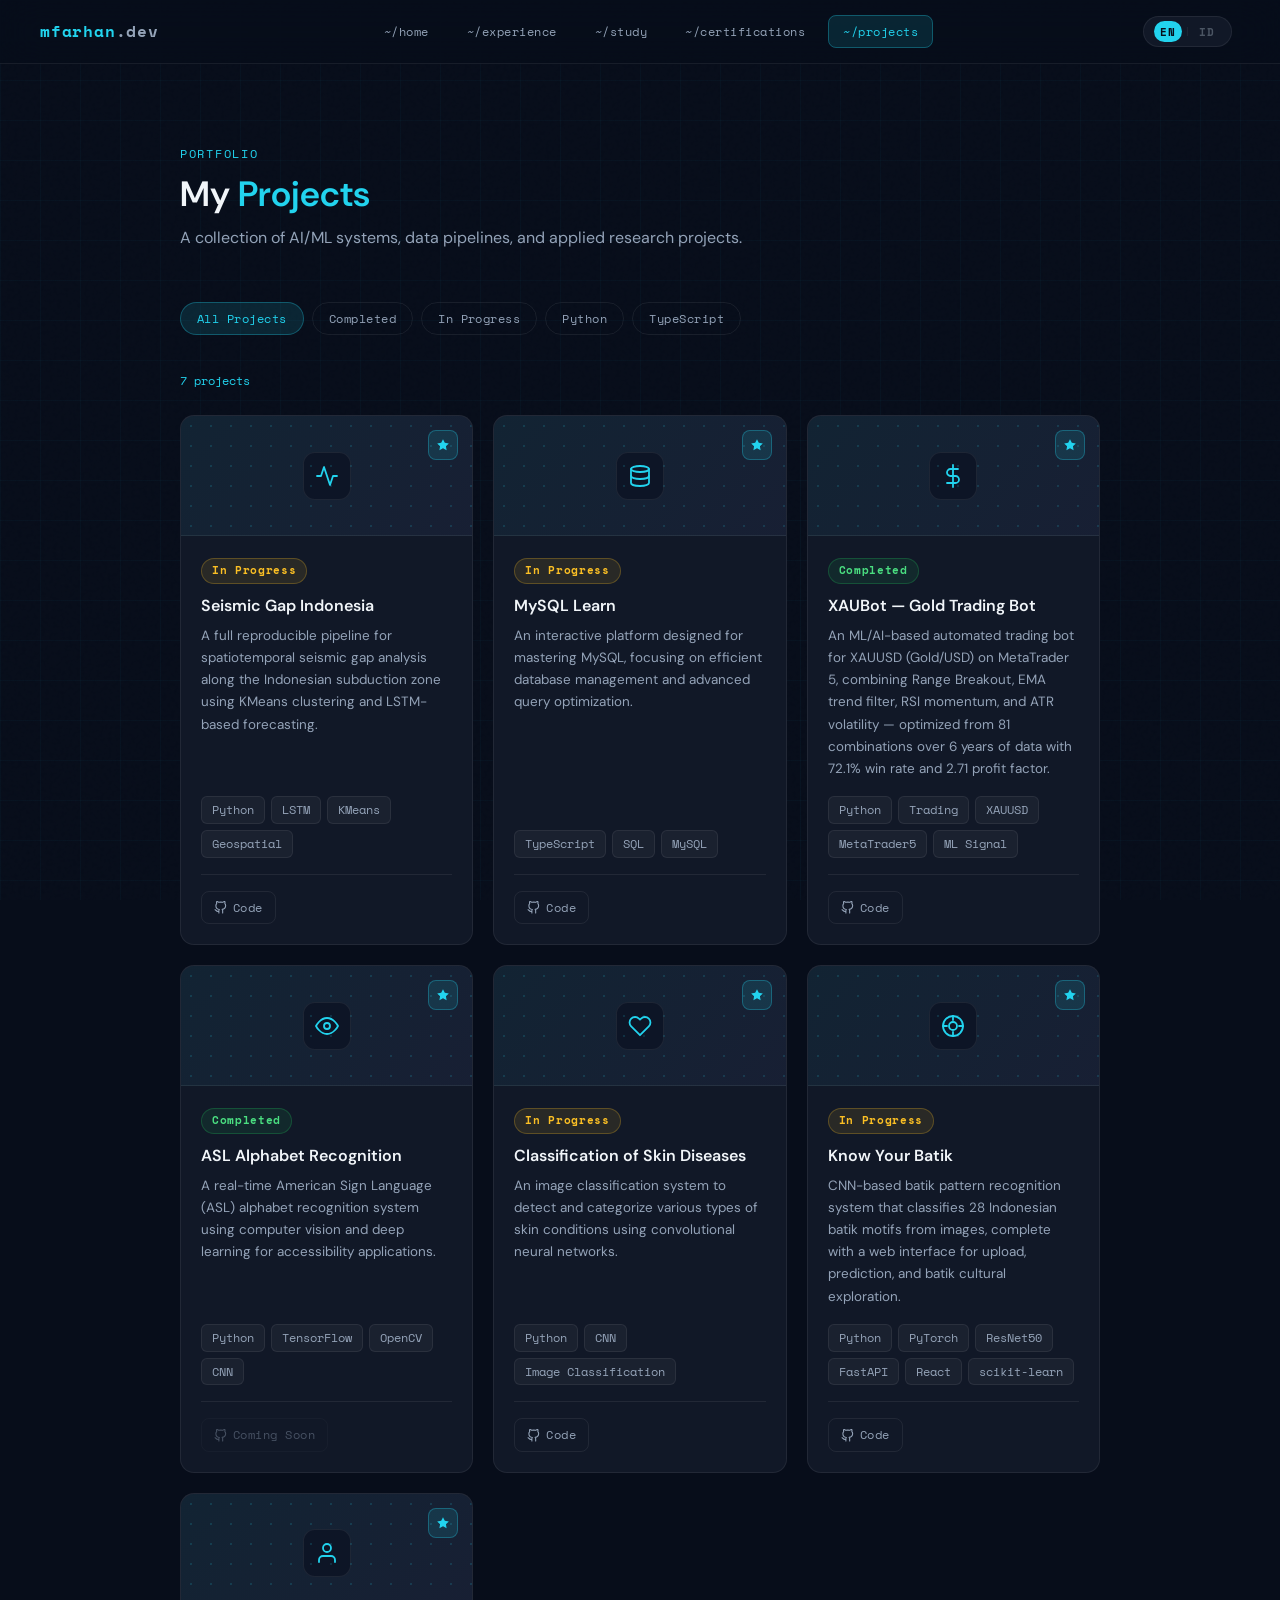
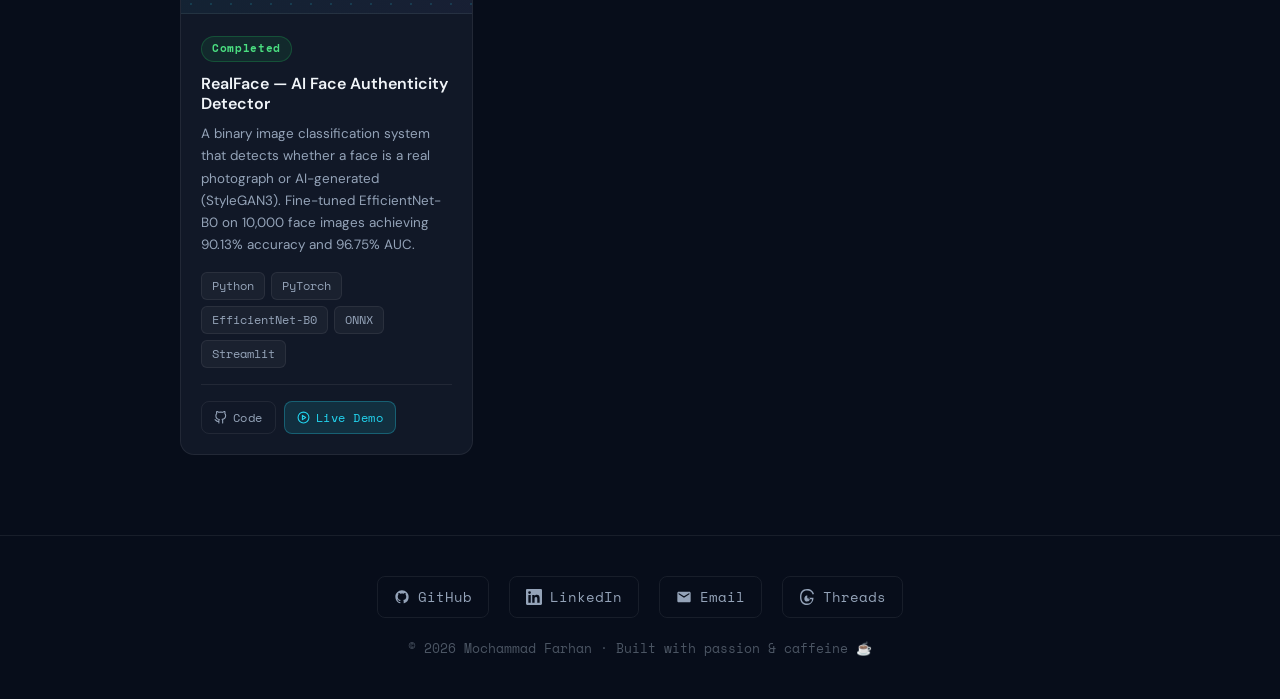
==== commit 3b80e8fa: "Update projects.html" ====
--- a/projects.html
+++ b/projects.html
@@ -52,7 +52,7 @@
         <button class="filter-btn" data-filter="typescript" data-i18n="proj.filter.typescript">TypeScript</button>
       </div>
 
-      <p class="project-count"><span id="count">6</span> <span data-i18n="proj.count.suffix">projects</span></p>
+      <p class="project-count"><span id="count">7</span> <span data-i18n="proj.count.suffix">projects</span></p>
 
       <div class="projects-grid" id="projects-grid">
 
@@ -206,6 +206,35 @@
               <a href="https://github.com/faja27/Intermediate-project/tree/main/know-your-batik" target="_blank" class="project-link">
                 <svg viewBox="0 0 24 24"><path d="M9 19c-5 1.5-5-2.5-7-3m14 6v-3.87a3.37 3.37 0 0 0-.94-2.61c3.14-.35 6.44-1.54 6.44-7A5.44 5.44 0 0 0 20 4.77 5.07 5.07 0 0 0 19.91 1S18.73.65 16 2.48a13.38 13.38 0 0 0-7 0C6.27.65 5.09 1 5.09 1A5.07 5.07 0 0 0 5 4.77a5.44 5.44 0 0 0-1.5 3.78c0 5.42 3.3 6.61 6.44 7A3.37 3.37 0 0 0 9 18.13V22"/></svg>
                 <span data-i18n="proj.link.code">Code</span>
+              </a>
+            </div>
+          </div>
+        </div>
+
+        <!-- RealFace -->
+        <div class="project-card fade-up" data-status="completed" data-tech="python">
+          <div class="project-header">
+            <div class="project-header-dots"></div>
+            <div class="project-header-icon">
+              <svg viewBox="0 0 24 24"><path d="M20 21v-2a4 4 0 0 0-4-4H8a4 4 0 0 0-4 4v2"/><circle cx="12" cy="7" r="4"/></svg>
+            </div>
+            <div class="star-icon"><svg viewBox="0 0 24 24"><polygon points="12 2 15.09 8.26 22 9.27 17 14.14 18.18 21.02 12 17.77 5.82 21.02 7 14.14 2 9.27 8.91 8.26 12 2"/></svg></div>
+          </div>
+          <div class="project-body">
+            <div class="project-status"><span class="badge badge-green" data-i18n="proj.status.completed">Completed</span></div>
+            <div class="project-title" data-i18n="proj.realface.title">RealFace — AI Face Authenticity Detector</div>
+            <div class="project-desc" data-i18n="proj.realface.desc">A binary image classification system that detects whether a face is a real photograph or AI-generated (StyleGAN3). Fine-tuned EfficientNet-B0 on 10,000 face images achieving 90.13% accuracy and 96.75% AUC.</div>
+            <div class="project-tech">
+              <span class="tag">Python</span><span class="tag">PyTorch</span><span class="tag">EfficientNet-B0</span><span class="tag">ONNX</span><span class="tag">Streamlit</span>
+            </div>
+            <div class="project-links">
+              <a href="https://github.com/faja27/Intermediate-project/tree/main/realface" target="_blank" class="project-link">
+                <svg viewBox="0 0 24 24"><path d="M9 19c-5 1.5-5-2.5-7-3m14 6v-3.87a3.37 3.37 0 0 0-.94-2.61c3.14-.35 6.44-1.54 6.44-7A5.44 5.44 0 0 0 20 4.77 5.07 5.07 0 0 0 19.91 1S18.73.65 16 2.48a13.38 13.38 0 0 0-7 0C6.27.65 5.09 1 5.09 1A5.07 5.07 0 0 0 5 4.77a5.44 5.44 0 0 0-1.5 3.78c0 5.42 3.3 6.61 6.44 7A3.37 3.37 0 0 0 9 18.13V22"/></svg>
+                <span data-i18n="proj.link.code">Code</span>
+              </a>
+              <a href="https://intermediate-project-2sv9h8q6t2prprz4ibeeag.streamlit.app/" target="_blank" class="project-link live">
+                <svg viewBox="0 0 24 24"><circle cx="12" cy="12" r="10"/><polygon points="10 8 16 12 10 16 10 8"/></svg>
+                <span>Live Demo</span>
               </a>
             </div>
           </div>
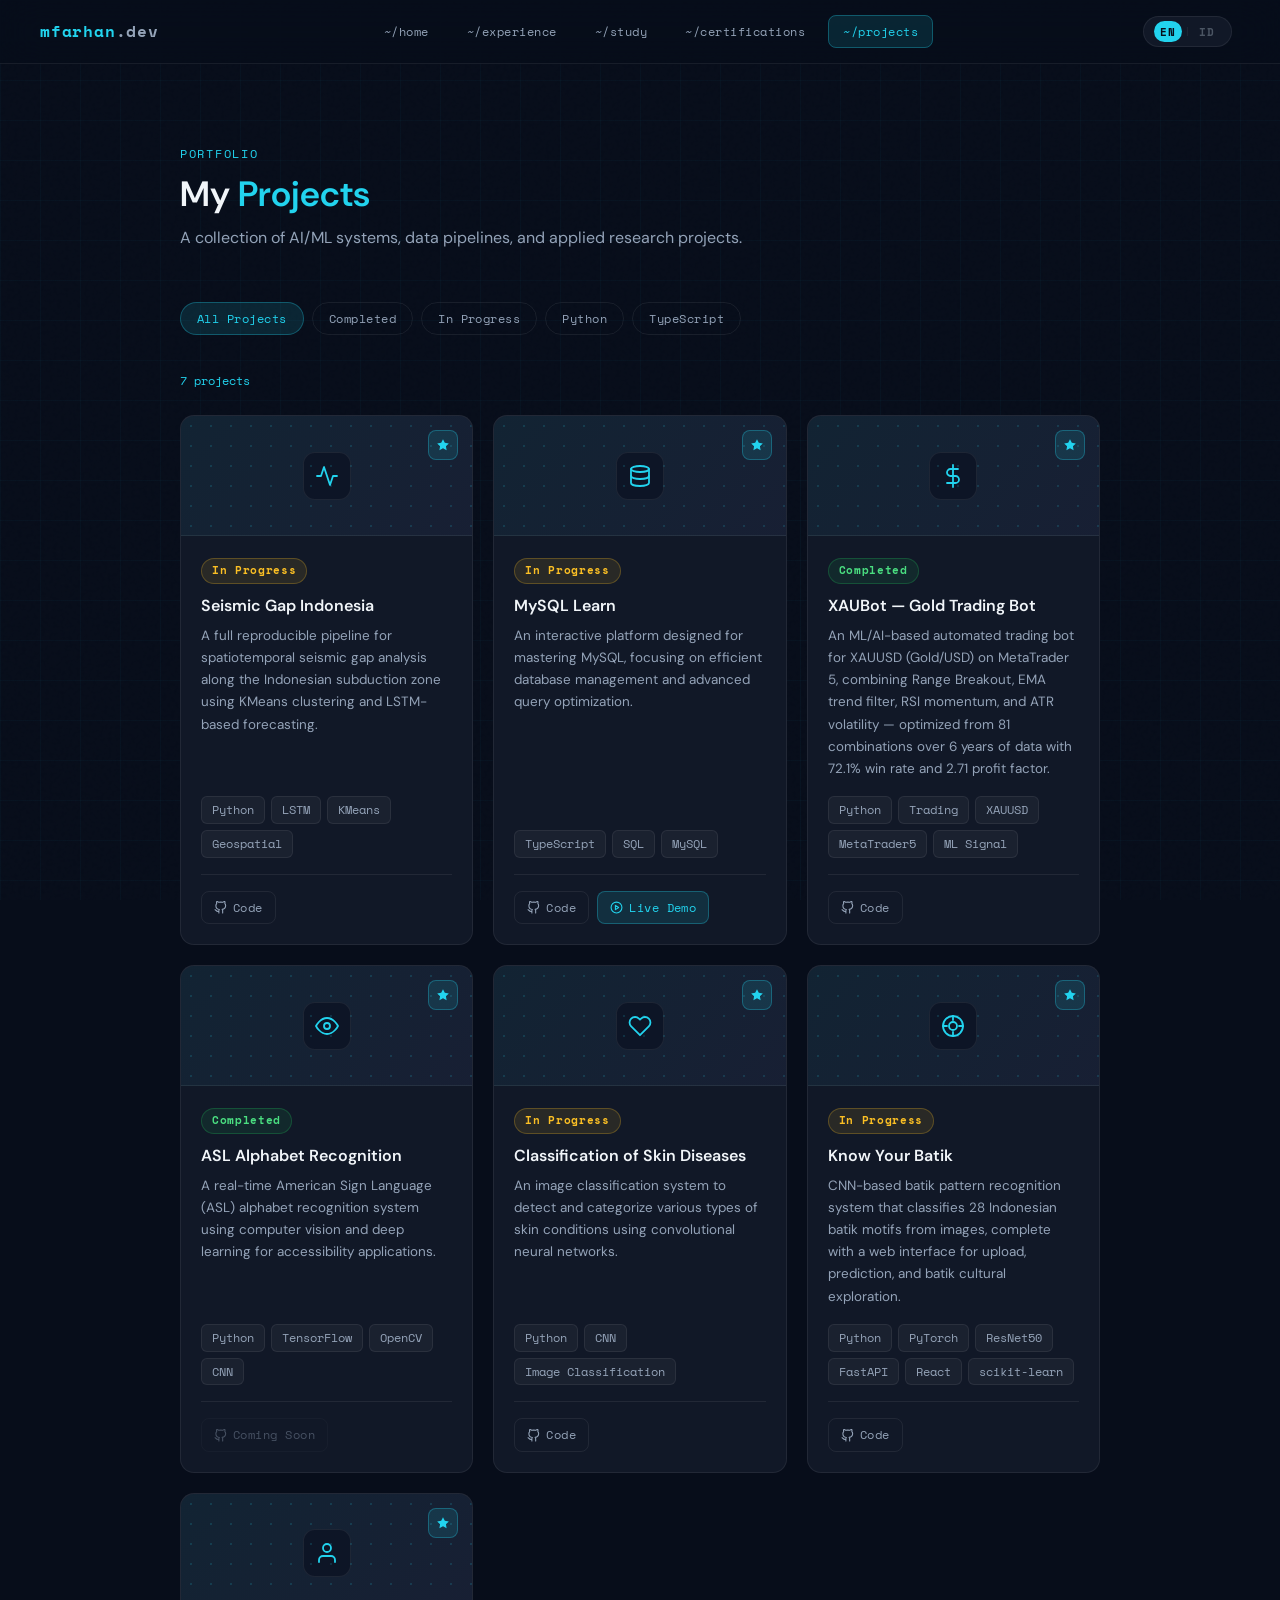
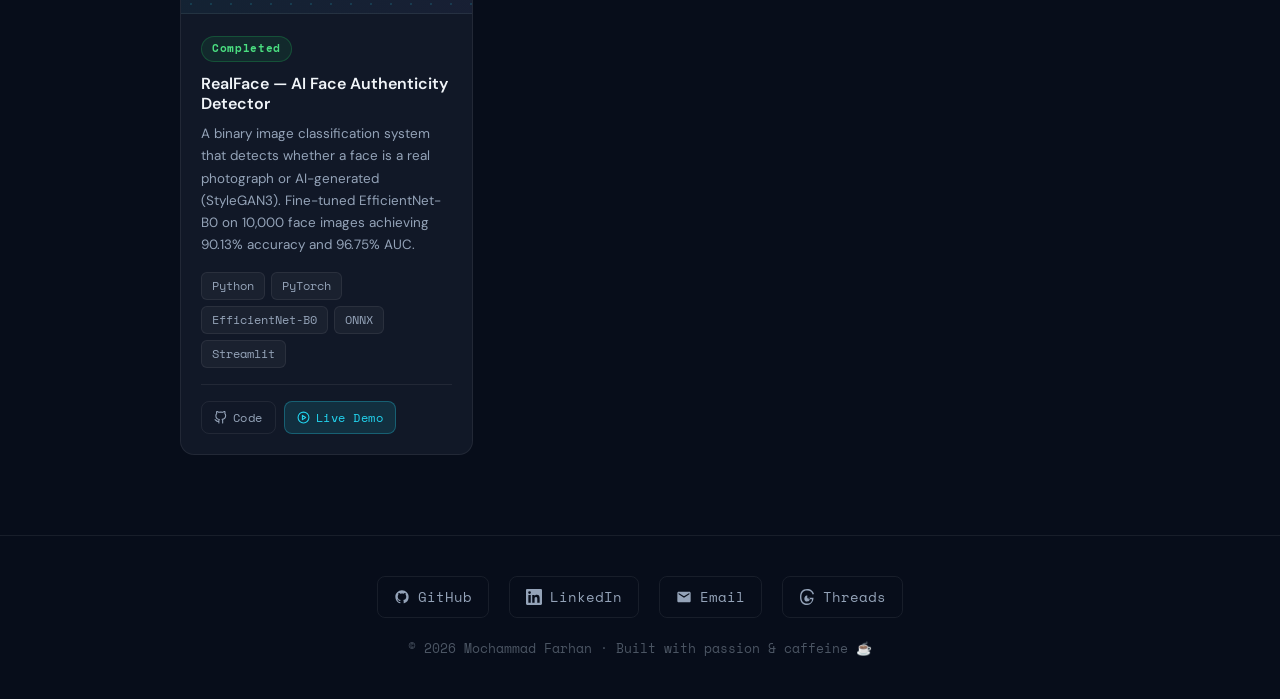
==== commit fb648555: "Update projects.html" ====
--- a/projects.html
+++ b/projects.html
@@ -1,48 +1,242 @@
-  <!DOCTYPE html>
-  <html lang="id">
-  <head>
-    <meta charset="UTF-8">
-    <meta name="viewport" content="width=device-width, initial-scale=1.0">
-    <title>Projects — Mochammad Farhan</title>
-    <link rel="stylesheet" href="style.css">
-    <style>
-      .filter-bar { display: flex; gap: 8px; margin-bottom: 36px; flex-wrap: wrap; }
-      .filter-btn { font-family: var(--font-mono); font-size: 0.75rem; padding: 7px 16px; border-radius: 100px; border: 1px solid var(--border); background: transparent; color: var(--text-secondary); cursor: pointer; transition: all var(--transition); letter-spacing: 0.04em; }
-      .filter-btn:hover, .filter-btn.active { color: var(--accent-cyan); border-color: var(--accent-cyan-border); background: var(--accent-cyan-dim); }
-      .projects-grid { display: grid; grid-template-columns: repeat(3, 1fr); gap: 20px; }
-      .project-card { background: var(--bg-card); border: 1px solid var(--border); border-radius: var(--radius); overflow: hidden; transition: all var(--transition); display: flex; flex-direction: column; position: relative; }
-      .project-card:hover { border-color: var(--accent-cyan-border); background: var(--bg-card-hover); transform: translateY(-3px); }
-      .project-card.hidden { display: none; }
-      .star-icon { position: absolute; top: 14px; right: 14px; width: 30px; height: 30px; background: var(--accent-cyan-dim); border: 1px solid var(--accent-cyan-border); border-radius: 8px; display: flex; align-items: center; justify-content: center; }
-      .star-icon svg { width: 14px; height: 14px; fill: var(--accent-cyan); }
-      .project-header { height: 120px; background: linear-gradient(135deg, rgba(34,211,238,0.06) 0%, rgba(129,140,248,0.06) 100%); position: relative; border-bottom: 1px solid var(--border); display: flex; align-items: center; justify-content: center; overflow: hidden; }
-      .project-header-icon { width: 48px; height: 48px; border-radius: 12px; background: var(--bg-secondary); border: 1px solid var(--border); display: flex; align-items: center; justify-content: center; }
-      .project-header-icon svg { width: 24px; height: 24px; stroke: var(--accent-cyan); fill: none; stroke-width: 1.8; stroke-linecap: round; stroke-linejoin: round; }
-      .project-header-dots { position: absolute; inset: 0; background-image: radial-gradient(rgba(34,211,238,0.15) 1px, transparent 1px); background-size: 20px 20px; }
-      .project-body { padding: 20px; flex: 1; display: flex; flex-direction: column; }
-      .project-status { margin-bottom: 12px; }
-      .project-title { font-size: 1rem; font-weight: 600; color: var(--text-primary); margin-bottom: 8px; line-height: 1.3; }
-      .project-desc { font-size: 0.84rem; color: var(--text-secondary); line-height: 1.65; margin-bottom: 16px; flex: 1; }
-      .project-tech { display: flex; flex-wrap: wrap; gap: 6px; margin-bottom: 16px; }
-      .project-links { display: flex; gap: 8px; border-top: 1px solid var(--border); padding-top: 16px; }
-      .project-link { display: inline-flex; align-items: center; gap: 6px; font-family: var(--font-mono); font-size: 0.73rem; color: var(--text-secondary); text-decoration: none; padding: 6px 12px; border: 1px solid var(--border); border-radius: var(--radius-sm); transition: all var(--transition); letter-spacing: 0.04em; }
-      .project-link:hover { color: var(--accent-cyan); border-color: var(--accent-cyan-border); background: var(--accent-cyan-dim); }
-      .project-link svg { width: 13px; height: 13px; stroke: currentColor; fill: none; stroke-width: 2; stroke-linecap: round; stroke-linejoin: round; }
-      .project-link.live { color: var(--accent-cyan); border-color: var(--accent-cyan-border); background: var(--accent-cyan-dim); }
-      .project-link.no-link { opacity: 0.4; cursor: default; pointer-events: none; }
-      .project-count { font-family: var(--font-mono); font-size: 0.78rem; color: var(--text-muted); margin-bottom: 24px; }
-      .project-count span { color: var(--accent-cyan); }
-      @media (max-width: 1200px) { .projects-grid { grid-template-columns: repeat(2, 1fr); } }
-      @media (max-width: 600px) { .projects-grid { grid-template-columns: 1fr; } }
-    </style>
-  </head>
-  <body>
+<!DOCTYPE html>
+<html lang="id">
+
+<head>
+  <meta charset="UTF-8">
+  <meta name="viewport" content="width=device-width, initial-scale=1.0">
+  <title>Projects — Mochammad Farhan</title>
+  <link rel="stylesheet" href="style.css">
+  <style>
+    .filter-bar {
+      display: flex;
+      gap: 8px;
+      margin-bottom: 36px;
+      flex-wrap: wrap;
+    }
+
+    .filter-btn {
+      font-family: var(--font-mono);
+      font-size: 0.75rem;
+      padding: 7px 16px;
+      border-radius: 100px;
+      border: 1px solid var(--border);
+      background: transparent;
+      color: var(--text-secondary);
+      cursor: pointer;
+      transition: all var(--transition);
+      letter-spacing: 0.04em;
+    }
+
+    .filter-btn:hover,
+    .filter-btn.active {
+      color: var(--accent-cyan);
+      border-color: var(--accent-cyan-border);
+      background: var(--accent-cyan-dim);
+    }
+
+    .projects-grid {
+      display: grid;
+      grid-template-columns: repeat(3, 1fr);
+      gap: 20px;
+    }
+
+    .project-card {
+      background: var(--bg-card);
+      border: 1px solid var(--border);
+      border-radius: var(--radius);
+      overflow: hidden;
+      transition: all var(--transition);
+      display: flex;
+      flex-direction: column;
+      position: relative;
+    }
+
+    .project-card:hover {
+      border-color: var(--accent-cyan-border);
+      background: var(--bg-card-hover);
+      transform: translateY(-3px);
+    }
+
+    .project-card.hidden {
+      display: none;
+    }
+
+    .star-icon {
+      position: absolute;
+      top: 14px;
+      right: 14px;
+      width: 30px;
+      height: 30px;
+      background: var(--accent-cyan-dim);
+      border: 1px solid var(--accent-cyan-border);
+      border-radius: 8px;
+      display: flex;
+      align-items: center;
+      justify-content: center;
+    }
+
+    .star-icon svg {
+      width: 14px;
+      height: 14px;
+      fill: var(--accent-cyan);
+    }
+
+    .project-header {
+      height: 120px;
+      background: linear-gradient(135deg, rgba(34, 211, 238, 0.06) 0%, rgba(129, 140, 248, 0.06) 100%);
+      position: relative;
+      border-bottom: 1px solid var(--border);
+      display: flex;
+      align-items: center;
+      justify-content: center;
+      overflow: hidden;
+    }
+
+    .project-header-icon {
+      width: 48px;
+      height: 48px;
+      border-radius: 12px;
+      background: var(--bg-secondary);
+      border: 1px solid var(--border);
+      display: flex;
+      align-items: center;
+      justify-content: center;
+    }
+
+    .project-header-icon svg {
+      width: 24px;
+      height: 24px;
+      stroke: var(--accent-cyan);
+      fill: none;
+      stroke-width: 1.8;
+      stroke-linecap: round;
+      stroke-linejoin: round;
+    }
+
+    .project-header-dots {
+      position: absolute;
+      inset: 0;
+      background-image: radial-gradient(rgba(34, 211, 238, 0.15) 1px, transparent 1px);
+      background-size: 20px 20px;
+    }
+
+    .project-body {
+      padding: 20px;
+      flex: 1;
+      display: flex;
+      flex-direction: column;
+    }
+
+    .project-status {
+      margin-bottom: 12px;
+    }
+
+    .project-title {
+      font-size: 1rem;
+      font-weight: 600;
+      color: var(--text-primary);
+      margin-bottom: 8px;
+      line-height: 1.3;
+    }
+
+    .project-desc {
+      font-size: 0.84rem;
+      color: var(--text-secondary);
+      line-height: 1.65;
+      margin-bottom: 16px;
+      flex: 1;
+    }
+
+    .project-tech {
+      display: flex;
+      flex-wrap: wrap;
+      gap: 6px;
+      margin-bottom: 16px;
+    }
+
+    .project-links {
+      display: flex;
+      gap: 8px;
+      border-top: 1px solid var(--border);
+      padding-top: 16px;
+    }
+
+    .project-link {
+      display: inline-flex;
+      align-items: center;
+      gap: 6px;
+      font-family: var(--font-mono);
+      font-size: 0.73rem;
+      color: var(--text-secondary);
+      text-decoration: none;
+      padding: 6px 12px;
+      border: 1px solid var(--border);
+      border-radius: var(--radius-sm);
+      transition: all var(--transition);
+      letter-spacing: 0.04em;
+    }
+
+    .project-link:hover {
+      color: var(--accent-cyan);
+      border-color: var(--accent-cyan-border);
+      background: var(--accent-cyan-dim);
+    }
+
+    .project-link svg {
+      width: 13px;
+      height: 13px;
+      stroke: currentColor;
+      fill: none;
+      stroke-width: 2;
+      stroke-linecap: round;
+      stroke-linejoin: round;
+    }
+
+    .project-link.live {
+      color: var(--accent-cyan);
+      border-color: var(--accent-cyan-border);
+      background: var(--accent-cyan-dim);
+    }
+
+    .project-link.no-link {
+      opacity: 0.4;
+      cursor: default;
+      pointer-events: none;
+    }
+
+    .project-count {
+      font-family: var(--font-mono);
+      font-size: 0.78rem;
+      color: var(--text-muted);
+      margin-bottom: 24px;
+    }
+
+    .project-count span {
+      color: var(--accent-cyan);
+    }
+
+    @media (max-width: 1200px) {
+      .projects-grid {
+        grid-template-columns: repeat(2, 1fr);
+      }
+    }
+
+    @media (max-width: 600px) {
+      .projects-grid {
+        grid-template-columns: 1fr;
+      }
+    }
+  </style>
+</head>
+
+<body>
   <div class="page">
     <section class="section">
 
       <p class="section-label" data-i18n="proj.label">Portfolio</p>
       <h1 class="section-title" data-i18n="proj.title">My <span class="accent">Projects</span></h1>
-      <p class="section-desc" data-i18n="proj.desc">A collection of AI/ML systems, data pipelines, and applied research projects.</p>
+      <p class="section-desc" data-i18n="proj.desc">A collection of AI/ML systems, data pipelines, and applied research
+        projects.</p>
 
       <div class="filter-bar">
         <button class="filter-btn active" data-filter="all" data-i18n="proj.filter.all">All Projects</button>
@@ -61,20 +255,33 @@
           <div class="project-header">
             <div class="project-header-dots"></div>
             <div class="project-header-icon">
-              <svg viewBox="0 0 24 24"><polyline points="22 12 18 12 15 21 9 3 6 12 2 12"/></svg>
-            </div>
-            <div class="star-icon"><svg viewBox="0 0 24 24"><polygon points="12 2 15.09 8.26 22 9.27 17 14.14 18.18 21.02 12 17.77 5.82 21.02 7 14.14 2 9.27 8.91 8.26 12 2"/></svg></div>
-          </div>
-          <div class="project-body">
-            <div class="project-status"><span class="badge badge-amber" data-i18n="proj.status.inprogress">In Progress</span></div>
+              <svg viewBox="0 0 24 24">
+                <polyline points="22 12 18 12 15 21 9 3 6 12 2 12" />
+              </svg>
+            </div>
+            <div class="star-icon"><svg viewBox="0 0 24 24">
+                <polygon
+                  points="12 2 15.09 8.26 22 9.27 17 14.14 18.18 21.02 12 17.77 5.82 21.02 7 14.14 2 9.27 8.91 8.26 12 2" />
+              </svg></div>
+          </div>
+          <div class="project-body">
+            <div class="project-status"><span class="badge badge-amber" data-i18n="proj.status.inprogress">In
+                Progress</span></div>
             <div class="project-title" data-i18n="proj.seismic.title">Seismic Gap Indonesia</div>
-            <div class="project-desc" data-i18n="proj.seismic.desc">A full reproducible pipeline for spatiotemporal seismic gap analysis along the Indonesian subduction zone using KMeans clustering and LSTM-based forecasting.</div>
-            <div class="project-tech">
-              <span class="tag">Python</span><span class="tag">LSTM</span><span class="tag">KMeans</span><span class="tag">Geospatial</span>
-            </div>
-            <div class="project-links">
-              <a href="https://github.com/faja27/advanced-project/tree/main/seismic-gap-indonesia" target="_blank" class="project-link">
-                <svg viewBox="0 0 24 24"><path d="M9 19c-5 1.5-5-2.5-7-3m14 6v-3.87a3.37 3.37 0 0 0-.94-2.61c3.14-.35 6.44-1.54 6.44-7A5.44 5.44 0 0 0 20 4.77 5.07 5.07 0 0 0 19.91 1S18.73.65 16 2.48a13.38 13.38 0 0 0-7 0C6.27.65 5.09 1 5.09 1A5.07 5.07 0 0 0 5 4.77a5.44 5.44 0 0 0-1.5 3.78c0 5.42 3.3 6.61 6.44 7A3.37 3.37 0 0 0 9 18.13V22"/></svg>
+            <div class="project-desc" data-i18n="proj.seismic.desc">A full reproducible pipeline for spatiotemporal
+              seismic gap analysis along the Indonesian subduction zone using KMeans clustering and LSTM-based
+              forecasting.</div>
+            <div class="project-tech">
+              <span class="tag">Python</span><span class="tag">LSTM</span><span class="tag">KMeans</span><span
+                class="tag">Geospatial</span>
+            </div>
+            <div class="project-links">
+              <a href="https://github.com/faja27/advanced-project/tree/main/seismic-gap-indonesia" target="_blank"
+                class="project-link">
+                <svg viewBox="0 0 24 24">
+                  <path
+                    d="M9 19c-5 1.5-5-2.5-7-3m14 6v-3.87a3.37 3.37 0 0 0-.94-2.61c3.14-.35 6.44-1.54 6.44-7A5.44 5.44 0 0 0 20 4.77 5.07 5.07 0 0 0 19.91 1S18.73.65 16 2.48a13.38 13.38 0 0 0-7 0C6.27.65 5.09 1 5.09 1A5.07 5.07 0 0 0 5 4.77a5.44 5.44 0 0 0-1.5 3.78c0 5.42 3.3 6.61 6.44 7A3.37 3.37 0 0 0 9 18.13V22" />
+                </svg>
                 <span data-i18n="proj.link.code">Code</span>
               </a>
             </div>
@@ -86,21 +293,41 @@
           <div class="project-header">
             <div class="project-header-dots"></div>
             <div class="project-header-icon">
-              <svg viewBox="0 0 24 24"><ellipse cx="12" cy="5" rx="9" ry="3"/><path d="M21 12c0 1.66-4 3-9 3s-9-1.34-9-3"/><path d="M3 5v14c0 1.66 4 3 9 3s9-1.34 9-3V5"/></svg>
-            </div>
-            <div class="star-icon"><svg viewBox="0 0 24 24"><polygon points="12 2 15.09 8.26 22 9.27 17 14.14 18.18 21.02 12 17.77 5.82 21.02 7 14.14 2 9.27 8.91 8.26 12 2"/></svg></div>
-          </div>
-          <div class="project-body">
-            <div class="project-status"><span class="badge badge-amber" data-i18n="proj.status.inprogress">In Progress</span></div>
+              <svg viewBox="0 0 24 24">
+                <ellipse cx="12" cy="5" rx="9" ry="3" />
+                <path d="M21 12c0 1.66-4 3-9 3s-9-1.34-9-3" />
+                <path d="M3 5v14c0 1.66 4 3 9 3s9-1.34 9-3V5" />
+              </svg>
+            </div>
+            <div class="star-icon"><svg viewBox="0 0 24 24">
+                <polygon
+                  points="12 2 15.09 8.26 22 9.27 17 14.14 18.18 21.02 12 17.77 5.82 21.02 7 14.14 2 9.27 8.91 8.26 12 2" />
+              </svg></div>
+          </div>
+          <div class="project-body">
+            <div class="project-status"><span class="badge badge-amber" data-i18n="proj.status.inprogress">In
+                Progress</span></div>
             <div class="project-title" data-i18n="proj.mysql.title">MySQL Learn</div>
-            <div class="project-desc" data-i18n="proj.mysql.desc">An interactive platform designed for mastering MySQL, focusing on efficient database management and advanced query optimization.</div>
+            <div class="project-desc" data-i18n="proj.mysql.desc">An interactive platform designed for mastering MySQL,
+              focusing on efficient database management and advanced query optimization.</div>
             <div class="project-tech">
               <span class="tag">TypeScript</span><span class="tag">SQL</span><span class="tag">MySQL</span>
             </div>
             <div class="project-links">
-              <a href="https://github.com/faja27/advanced-project/tree/main/mysql-learn" target="_blank" class="project-link">
-                <svg viewBox="0 0 24 24"><path d="M9 19c-5 1.5-5-2.5-7-3m14 6v-3.87a3.37 3.37 0 0 0-.94-2.61c3.14-.35 6.44-1.54 6.44-7A5.44 5.44 0 0 0 20 4.77 5.07 5.07 0 0 0 19.91 1S18.73.65 16 2.48a13.38 13.38 0 0 0-7 0C6.27.65 5.09 1 5.09 1A5.07 5.07 0 0 0 5 4.77a5.44 5.44 0 0 0-1.5 3.78c0 5.42 3.3 6.61 6.44 7A3.37 3.37 0 0 0 9 18.13V22"/></svg>
+              <a href="https://github.com/faja27/advanced-project/tree/main/mysql-learn" target="_blank"
+                class="project-link">
+                <svg viewBox="0 0 24 24">
+                  <path
+                    d="M9 19c-5 1.5-5-2.5-7-3m14 6v-3.87a3.37 3.37 0 0 0-.94-2.61c3.14-.35 6.44-1.54 6.44-7A5.44 5.44 0 0 0 20 4.77 5.07 5.07 0 0 0 19.91 1S18.73.65 16 2.48a13.38 13.38 0 0 0-7 0C6.27.65 5.09 1 5.09 1A5.07 5.07 0 0 0 5 4.77a5.44 5.44 0 0 0-1.5 3.78c0 5.42 3.3 6.61 6.44 7A3.37 3.37 0 0 0 9 18.13V22" />
+                </svg>
                 <span data-i18n="proj.link.code">Code</span>
+              </a>
+              <a href="https://advanced-project-two.vercel.app" target="_blank" class="project-link live">
+                <svg viewBox="0 0 24 24">
+                  <circle cx="12" cy="12" r="10" />
+                  <polygon points="10 8 16 12 10 16 10 8" />
+                </svg>
+                <span>Live Demo</span>
               </a>
             </div>
           </div>
@@ -111,20 +338,34 @@
           <div class="project-header">
             <div class="project-header-dots"></div>
             <div class="project-header-icon">
-              <svg viewBox="0 0 24 24"><line x1="12" y1="1" x2="12" y2="23"/><path d="M17 5H9.5a3.5 3.5 0 0 0 0 7h5a3.5 3.5 0 0 1 0 7H6"/></svg>
-            </div>
-            <div class="star-icon"><svg viewBox="0 0 24 24"><polygon points="12 2 15.09 8.26 22 9.27 17 14.14 18.18 21.02 12 17.77 5.82 21.02 7 14.14 2 9.27 8.91 8.26 12 2"/></svg></div>
-          </div>
-          <div class="project-body">
-            <div class="project-status"><span class="badge badge-green" data-i18n="proj.status.completed">Completed</span></div>
+              <svg viewBox="0 0 24 24">
+                <line x1="12" y1="1" x2="12" y2="23" />
+                <path d="M17 5H9.5a3.5 3.5 0 0 0 0 7h5a3.5 3.5 0 0 1 0 7H6" />
+              </svg>
+            </div>
+            <div class="star-icon"><svg viewBox="0 0 24 24">
+                <polygon
+                  points="12 2 15.09 8.26 22 9.27 17 14.14 18.18 21.02 12 17.77 5.82 21.02 7 14.14 2 9.27 8.91 8.26 12 2" />
+              </svg></div>
+          </div>
+          <div class="project-body">
+            <div class="project-status"><span class="badge badge-green"
+                data-i18n="proj.status.completed">Completed</span></div>
             <div class="project-title" data-i18n="proj.xau.title">XAUBot — Gold Trading Bot</div>
-            <div class="project-desc" data-i18n="proj.xau.desc">An ML/AI-based automated trading bot for XAUUSD (Gold/USD) on MetaTrader 5, combining Range Breakout, EMA trend filter, RSI momentum, and ATR volatility — optimized from 81 combinations over 6 years of data with 72.1% win rate and 2.71 profit factor.</div>
-            <div class="project-tech">
-              <span class="tag">Python</span><span class="tag">Trading</span><span class="tag">XAUUSD</span><span class="tag">MetaTrader5</span><span class="tag">ML Signal</span>
-            </div>
-            <div class="project-links">
-              <a href="https://github.com/faja27/Intermediate-project/tree/main/XAUBot" target="_blank" class="project-link">
-                <svg viewBox="0 0 24 24"><path d="M9 19c-5 1.5-5-2.5-7-3m14 6v-3.87a3.37 3.37 0 0 0-.94-2.61c3.14-.35 6.44-1.54 6.44-7A5.44 5.44 0 0 0 20 4.77 5.07 5.07 0 0 0 19.91 1S18.73.65 16 2.48a13.38 13.38 0 0 0-7 0C6.27.65 5.09 1 5.09 1A5.07 5.07 0 0 0 5 4.77a5.44 5.44 0 0 0-1.5 3.78c0 5.42 3.3 6.61 6.44 7A3.37 3.37 0 0 0 9 18.13V22"/></svg>
+            <div class="project-desc" data-i18n="proj.xau.desc">An ML/AI-based automated trading bot for XAUUSD
+              (Gold/USD) on MetaTrader 5, combining Range Breakout, EMA trend filter, RSI momentum, and ATR volatility —
+              optimized from 81 combinations over 6 years of data with 72.1% win rate and 2.71 profit factor.</div>
+            <div class="project-tech">
+              <span class="tag">Python</span><span class="tag">Trading</span><span class="tag">XAUUSD</span><span
+                class="tag">MetaTrader5</span><span class="tag">ML Signal</span>
+            </div>
+            <div class="project-links">
+              <a href="https://github.com/faja27/Intermediate-project/tree/main/XAUBot" target="_blank"
+                class="project-link">
+                <svg viewBox="0 0 24 24">
+                  <path
+                    d="M9 19c-5 1.5-5-2.5-7-3m14 6v-3.87a3.37 3.37 0 0 0-.94-2.61c3.14-.35 6.44-1.54 6.44-7A5.44 5.44 0 0 0 20 4.77 5.07 5.07 0 0 0 19.91 1S18.73.65 16 2.48a13.38 13.38 0 0 0-7 0C6.27.65 5.09 1 5.09 1A5.07 5.07 0 0 0 5 4.77a5.44 5.44 0 0 0-1.5 3.78c0 5.42 3.3 6.61 6.44 7A3.37 3.37 0 0 0 9 18.13V22" />
+                </svg>
                 <span data-i18n="proj.link.code">Code</span>
               </a>
             </div>
@@ -136,20 +377,32 @@
           <div class="project-header">
             <div class="project-header-dots"></div>
             <div class="project-header-icon">
-              <svg viewBox="0 0 24 24"><path d="M1 12s4-8 11-8 11 8 11 8-4 8-11 8-11-8-11-8z"/><circle cx="12" cy="12" r="3"/></svg>
-            </div>
-            <div class="star-icon"><svg viewBox="0 0 24 24"><polygon points="12 2 15.09 8.26 22 9.27 17 14.14 18.18 21.02 12 17.77 5.82 21.02 7 14.14 2 9.27 8.91 8.26 12 2"/></svg></div>
-          </div>
-          <div class="project-body">
-            <div class="project-status"><span class="badge badge-green" data-i18n="proj.status.completed">Completed</span></div>
+              <svg viewBox="0 0 24 24">
+                <path d="M1 12s4-8 11-8 11 8 11 8-4 8-11 8-11-8-11-8z" />
+                <circle cx="12" cy="12" r="3" />
+              </svg>
+            </div>
+            <div class="star-icon"><svg viewBox="0 0 24 24">
+                <polygon
+                  points="12 2 15.09 8.26 22 9.27 17 14.14 18.18 21.02 12 17.77 5.82 21.02 7 14.14 2 9.27 8.91 8.26 12 2" />
+              </svg></div>
+          </div>
+          <div class="project-body">
+            <div class="project-status"><span class="badge badge-green"
+                data-i18n="proj.status.completed">Completed</span></div>
             <div class="project-title" data-i18n="proj.asl.title">ASL Alphabet Recognition</div>
-            <div class="project-desc" data-i18n="proj.asl.desc">A real-time American Sign Language (ASL) alphabet recognition system using computer vision and deep learning for accessibility applications.</div>
-            <div class="project-tech">
-              <span class="tag">Python</span><span class="tag">TensorFlow</span><span class="tag">OpenCV</span><span class="tag">CNN</span>
+            <div class="project-desc" data-i18n="proj.asl.desc">A real-time American Sign Language (ASL) alphabet
+              recognition system using computer vision and deep learning for accessibility applications.</div>
+            <div class="project-tech">
+              <span class="tag">Python</span><span class="tag">TensorFlow</span><span class="tag">OpenCV</span><span
+                class="tag">CNN</span>
             </div>
             <div class="project-links">
               <span class="project-link no-link">
-                <svg viewBox="0 0 24 24"><path d="M9 19c-5 1.5-5-2.5-7-3m14 6v-3.87a3.37 3.37 0 0 0-.94-2.61c3.14-.35 6.44-1.54 6.44-7A5.44 5.44 0 0 0 20 4.77 5.07 5.07 0 0 0 19.91 1S18.73.65 16 2.48a13.38 13.38 0 0 0-7 0C6.27.65 5.09 1 5.09 1A5.07 5.07 0 0 0 5 4.77a5.44 5.44 0 0 0-1.5 3.78c0 5.42 3.3 6.61 6.44 7A3.37 3.37 0 0 0 9 18.13V22"/></svg>
+                <svg viewBox="0 0 24 24">
+                  <path
+                    d="M9 19c-5 1.5-5-2.5-7-3m14 6v-3.87a3.37 3.37 0 0 0-.94-2.61c3.14-.35 6.44-1.54 6.44-7A5.44 5.44 0 0 0 20 4.77 5.07 5.07 0 0 0 19.91 1S18.73.65 16 2.48a13.38 13.38 0 0 0-7 0C6.27.65 5.09 1 5.09 1A5.07 5.07 0 0 0 5 4.77a5.44 5.44 0 0 0-1.5 3.78c0 5.42 3.3 6.61 6.44 7A3.37 3.37 0 0 0 9 18.13V22" />
+                </svg>
                 <span data-i18n="proj.link.soon">Coming Soon</span>
               </span>
             </div>
@@ -161,20 +414,32 @@
           <div class="project-header">
             <div class="project-header-dots"></div>
             <div class="project-header-icon">
-              <svg viewBox="0 0 24 24"><path d="M20.84 4.61a5.5 5.5 0 0 0-7.78 0L12 5.67l-1.06-1.06a5.5 5.5 0 0 0-7.78 7.78l1.06 1.06L12 21.23l7.78-7.78 1.06-1.06a5.5 5.5 0 0 0 0-7.78z"/></svg>
-            </div>
-            <div class="star-icon"><svg viewBox="0 0 24 24"><polygon points="12 2 15.09 8.26 22 9.27 17 14.14 18.18 21.02 12 17.77 5.82 21.02 7 14.14 2 9.27 8.91 8.26 12 2"/></svg></div>
-          </div>
-          <div class="project-body">
-            <div class="project-status"><span class="badge badge-amber" data-i18n="proj.status.inprogress">In Progress</span></div>
+              <svg viewBox="0 0 24 24">
+                <path
+                  d="M20.84 4.61a5.5 5.5 0 0 0-7.78 0L12 5.67l-1.06-1.06a5.5 5.5 0 0 0-7.78 7.78l1.06 1.06L12 21.23l7.78-7.78 1.06-1.06a5.5 5.5 0 0 0 0-7.78z" />
+              </svg>
+            </div>
+            <div class="star-icon"><svg viewBox="0 0 24 24">
+                <polygon
+                  points="12 2 15.09 8.26 22 9.27 17 14.14 18.18 21.02 12 17.77 5.82 21.02 7 14.14 2 9.27 8.91 8.26 12 2" />
+              </svg></div>
+          </div>
+          <div class="project-body">
+            <div class="project-status"><span class="badge badge-amber" data-i18n="proj.status.inprogress">In
+                Progress</span></div>
             <div class="project-title" data-i18n="proj.skin.title">Classification of Skin Diseases</div>
-            <div class="project-desc" data-i18n="proj.skin.desc">An image classification system to detect and categorize various types of skin conditions using convolutional neural networks.</div>
+            <div class="project-desc" data-i18n="proj.skin.desc">An image classification system to detect and categorize
+              various types of skin conditions using convolutional neural networks.</div>
             <div class="project-tech">
               <span class="tag">Python</span><span class="tag">CNN</span><span class="tag">Image Classification</span>
             </div>
             <div class="project-links">
-              <a href="https://github.com/faja27/Intermediate-project/tree/main/Classification%20of%20skin%20diseases" target="_blank" class="project-link">
-                <svg viewBox="0 0 24 24"><path d="M9 19c-5 1.5-5-2.5-7-3m14 6v-3.87a3.37 3.37 0 0 0-.94-2.61c3.14-.35 6.44-1.54 6.44-7A5.44 5.44 0 0 0 20 4.77 5.07 5.07 0 0 0 19.91 1S18.73.65 16 2.48a13.38 13.38 0 0 0-7 0C6.27.65 5.09 1 5.09 1A5.07 5.07 0 0 0 5 4.77a5.44 5.44 0 0 0-1.5 3.78c0 5.42 3.3 6.61 6.44 7A3.37 3.37 0 0 0 9 18.13V22"/></svg>
+              <a href="https://github.com/faja27/Intermediate-project/tree/main/Classification%20of%20skin%20diseases"
+                target="_blank" class="project-link">
+                <svg viewBox="0 0 24 24">
+                  <path
+                    d="M9 19c-5 1.5-5-2.5-7-3m14 6v-3.87a3.37 3.37 0 0 0-.94-2.61c3.14-.35 6.44-1.54 6.44-7A5.44 5.44 0 0 0 20 4.77 5.07 5.07 0 0 0 19.91 1S18.73.65 16 2.48a13.38 13.38 0 0 0-7 0C6.27.65 5.09 1 5.09 1A5.07 5.07 0 0 0 5 4.77a5.44 5.44 0 0 0-1.5 3.78c0 5.42 3.3 6.61 6.44 7A3.37 3.37 0 0 0 9 18.13V22" />
+                </svg>
                 <span data-i18n="proj.link.code">Code</span>
               </a>
             </div>
@@ -186,14 +451,25 @@
           <div class="project-header">
             <div class="project-header-dots"></div>
             <div class="project-header-icon">
-              <svg viewBox="0 0 24 24" fill="none" stroke="currentColor" stroke-width="1.8" stroke-linecap="round" stroke-linejoin="round"><path d="M12 2C6.48 2 2 6.48 2 12s4.48 10 10 10 10-4.48 10-10S17.52 2 12 2z"/><path d="M8 12c0-2.21 1.79-4 4-4s4 1.79 4 4-1.79 4-4 4-4-1.79-4-4z"/><path d="M12 2v4M12 18v4M2 12h4M18 12h4"/></svg>
-            </div>
-            <div class="star-icon"><svg viewBox="0 0 24 24"><polygon points="12 2 15.09 8.26 22 9.27 17 14.14 18.18 21.02 12 17.77 5.82 21.02 7 14.14 2 9.27 8.91 8.26 12 2"/></svg></div>
-          </div>
-          <div class="project-body">
-            <div class="project-status"><span class="badge badge-amber" data-i18n="proj.status.inprogress">In Progress</span></div>
+              <svg viewBox="0 0 24 24" fill="none" stroke="currentColor" stroke-width="1.8" stroke-linecap="round"
+                stroke-linejoin="round">
+                <path d="M12 2C6.48 2 2 6.48 2 12s4.48 10 10 10 10-4.48 10-10S17.52 2 12 2z" />
+                <path d="M8 12c0-2.21 1.79-4 4-4s4 1.79 4 4-1.79 4-4 4-4-1.79-4-4z" />
+                <path d="M12 2v4M12 18v4M2 12h4M18 12h4" />
+              </svg>
+            </div>
+            <div class="star-icon"><svg viewBox="0 0 24 24">
+                <polygon
+                  points="12 2 15.09 8.26 22 9.27 17 14.14 18.18 21.02 12 17.77 5.82 21.02 7 14.14 2 9.27 8.91 8.26 12 2" />
+              </svg></div>
+          </div>
+          <div class="project-body">
+            <div class="project-status"><span class="badge badge-amber" data-i18n="proj.status.inprogress">In
+                Progress</span></div>
             <div class="project-title" data-i18n="proj.batik.title">Know Your Batik</div>
-            <div class="project-desc" data-i18n="proj.batik.desc">CNN-based batik pattern recognition system that classifies 28 Indonesian batik motifs from images, complete with a web interface for upload, prediction, and batik cultural exploration.</div>
+            <div class="project-desc" data-i18n="proj.batik.desc">CNN-based batik pattern recognition system that
+              classifies 28 Indonesian batik motifs from images, complete with a web interface for upload, prediction,
+              and batik cultural exploration.</div>
             <div class="project-tech">
               <span class="tag">Python</span>
               <span class="tag">PyTorch</span>
@@ -203,8 +479,12 @@
               <span class="tag">scikit-learn</span>
             </div>
             <div class="project-links">
-              <a href="https://github.com/faja27/Intermediate-project/tree/main/know-your-batik" target="_blank" class="project-link">
-                <svg viewBox="0 0 24 24"><path d="M9 19c-5 1.5-5-2.5-7-3m14 6v-3.87a3.37 3.37 0 0 0-.94-2.61c3.14-.35 6.44-1.54 6.44-7A5.44 5.44 0 0 0 20 4.77 5.07 5.07 0 0 0 19.91 1S18.73.65 16 2.48a13.38 13.38 0 0 0-7 0C6.27.65 5.09 1 5.09 1A5.07 5.07 0 0 0 5 4.77a5.44 5.44 0 0 0-1.5 3.78c0 5.42 3.3 6.61 6.44 7A3.37 3.37 0 0 0 9 18.13V22"/></svg>
+              <a href="https://github.com/faja27/Intermediate-project/tree/main/know-your-batik" target="_blank"
+                class="project-link">
+                <svg viewBox="0 0 24 24">
+                  <path
+                    d="M9 19c-5 1.5-5-2.5-7-3m14 6v-3.87a3.37 3.37 0 0 0-.94-2.61c3.14-.35 6.44-1.54 6.44-7A5.44 5.44 0 0 0 20 4.77 5.07 5.07 0 0 0 19.91 1S18.73.65 16 2.48a13.38 13.38 0 0 0-7 0C6.27.65 5.09 1 5.09 1A5.07 5.07 0 0 0 5 4.77a5.44 5.44 0 0 0-1.5 3.78c0 5.42 3.3 6.61 6.44 7A3.37 3.37 0 0 0 9 18.13V22" />
+                </svg>
                 <span data-i18n="proj.link.code">Code</span>
               </a>
             </div>
@@ -216,24 +496,42 @@
           <div class="project-header">
             <div class="project-header-dots"></div>
             <div class="project-header-icon">
-              <svg viewBox="0 0 24 24"><path d="M20 21v-2a4 4 0 0 0-4-4H8a4 4 0 0 0-4 4v2"/><circle cx="12" cy="7" r="4"/></svg>
-            </div>
-            <div class="star-icon"><svg viewBox="0 0 24 24"><polygon points="12 2 15.09 8.26 22 9.27 17 14.14 18.18 21.02 12 17.77 5.82 21.02 7 14.14 2 9.27 8.91 8.26 12 2"/></svg></div>
-          </div>
-          <div class="project-body">
-            <div class="project-status"><span class="badge badge-green" data-i18n="proj.status.completed">Completed</span></div>
+              <svg viewBox="0 0 24 24">
+                <path d="M20 21v-2a4 4 0 0 0-4-4H8a4 4 0 0 0-4 4v2" />
+                <circle cx="12" cy="7" r="4" />
+              </svg>
+            </div>
+            <div class="star-icon"><svg viewBox="0 0 24 24">
+                <polygon
+                  points="12 2 15.09 8.26 22 9.27 17 14.14 18.18 21.02 12 17.77 5.82 21.02 7 14.14 2 9.27 8.91 8.26 12 2" />
+              </svg></div>
+          </div>
+          <div class="project-body">
+            <div class="project-status"><span class="badge badge-green"
+                data-i18n="proj.status.completed">Completed</span></div>
             <div class="project-title" data-i18n="proj.realface.title">RealFace — AI Face Authenticity Detector</div>
-            <div class="project-desc" data-i18n="proj.realface.desc">A binary image classification system that detects whether a face is a real photograph or AI-generated (StyleGAN3). Fine-tuned EfficientNet-B0 on 10,000 face images achieving 90.13% accuracy and 96.75% AUC.</div>
-            <div class="project-tech">
-              <span class="tag">Python</span><span class="tag">PyTorch</span><span class="tag">EfficientNet-B0</span><span class="tag">ONNX</span><span class="tag">Streamlit</span>
-            </div>
-            <div class="project-links">
-              <a href="https://github.com/faja27/Intermediate-project/tree/main/realface" target="_blank" class="project-link">
-                <svg viewBox="0 0 24 24"><path d="M9 19c-5 1.5-5-2.5-7-3m14 6v-3.87a3.37 3.37 0 0 0-.94-2.61c3.14-.35 6.44-1.54 6.44-7A5.44 5.44 0 0 0 20 4.77 5.07 5.07 0 0 0 19.91 1S18.73.65 16 2.48a13.38 13.38 0 0 0-7 0C6.27.65 5.09 1 5.09 1A5.07 5.07 0 0 0 5 4.77a5.44 5.44 0 0 0-1.5 3.78c0 5.42 3.3 6.61 6.44 7A3.37 3.37 0 0 0 9 18.13V22"/></svg>
+            <div class="project-desc" data-i18n="proj.realface.desc">A binary image classification system that detects
+              whether a face is a real photograph or AI-generated (StyleGAN3). Fine-tuned EfficientNet-B0 on 10,000 face
+              images achieving 90.13% accuracy and 96.75% AUC.</div>
+            <div class="project-tech">
+              <span class="tag">Python</span><span class="tag">PyTorch</span><span
+                class="tag">EfficientNet-B0</span><span class="tag">ONNX</span><span class="tag">Streamlit</span>
+            </div>
+            <div class="project-links">
+              <a href="https://github.com/faja27/Intermediate-project/tree/main/realface" target="_blank"
+                class="project-link">
+                <svg viewBox="0 0 24 24">
+                  <path
+                    d="M9 19c-5 1.5-5-2.5-7-3m14 6v-3.87a3.37 3.37 0 0 0-.94-2.61c3.14-.35 6.44-1.54 6.44-7A5.44 5.44 0 0 0 20 4.77 5.07 5.07 0 0 0 19.91 1S18.73.65 16 2.48a13.38 13.38 0 0 0-7 0C6.27.65 5.09 1 5.09 1A5.07 5.07 0 0 0 5 4.77a5.44 5.44 0 0 0-1.5 3.78c0 5.42 3.3 6.61 6.44 7A3.37 3.37 0 0 0 9 18.13V22" />
+                </svg>
                 <span data-i18n="proj.link.code">Code</span>
               </a>
-              <a href="https://intermediate-project-2sv9h8q6t2prprz4ibeeag.streamlit.app/" target="_blank" class="project-link live">
-                <svg viewBox="0 0 24 24"><circle cx="12" cy="12" r="10"/><polygon points="10 8 16 12 10 16 10 8"/></svg>
+              <a href="https://intermediate-project-2sv9h8q6t2prprz4ibeeag.streamlit.app/" target="_blank"
+                class="project-link live">
+                <svg viewBox="0 0 24 24">
+                  <circle cx="12" cy="12" r="10" />
+                  <polygon points="10 8 16 12 10 16 10 8" />
+                </svg>
                 <span>Live Demo</span>
               </a>
             </div>
@@ -269,5 +567,6 @@
       });
     });
   </script>
-  </body>
-  </html>
+</body>
+
+</html>
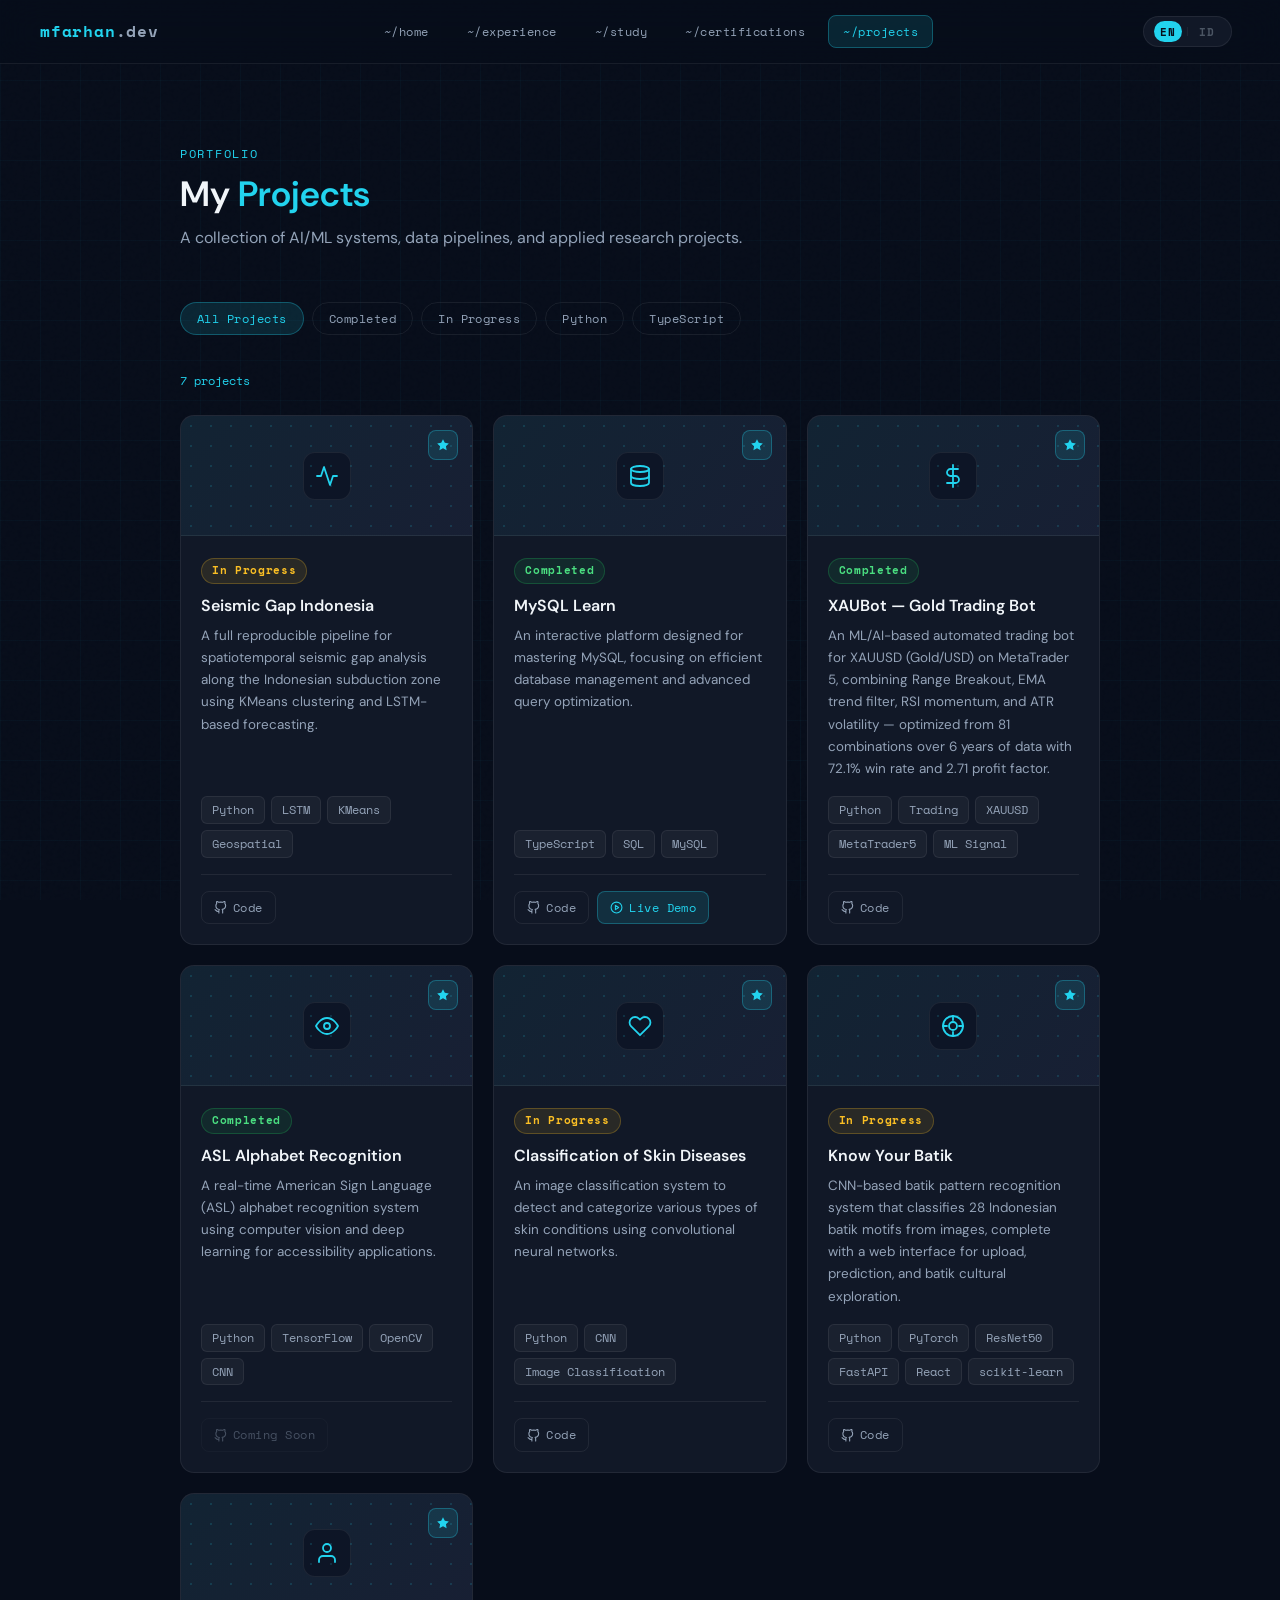
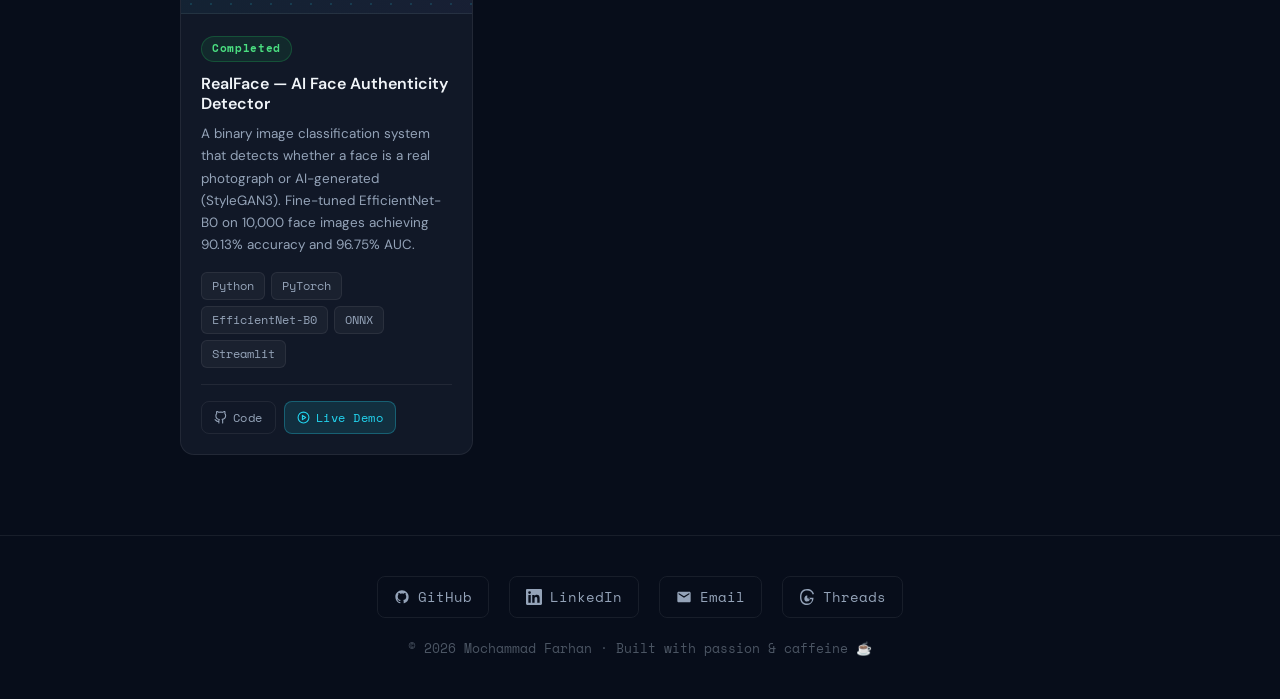
==== commit c86e8cff: "Update projects.html" ====
--- a/projects.html
+++ b/projects.html
@@ -305,8 +305,8 @@
               </svg></div>
           </div>
           <div class="project-body">
-            <div class="project-status"><span class="badge badge-amber" data-i18n="proj.status.inprogress">In
-                Progress</span></div>
+            <div class="project-status"><span class="badge badge-green"
+                data-i18n="proj.status.completed">Completed</span></div>
             <div class="project-title" data-i18n="proj.mysql.title">MySQL Learn</div>
             <div class="project-desc" data-i18n="proj.mysql.desc">An interactive platform designed for mastering MySQL,
               focusing on efficient database management and advanced query optimization.</div>
